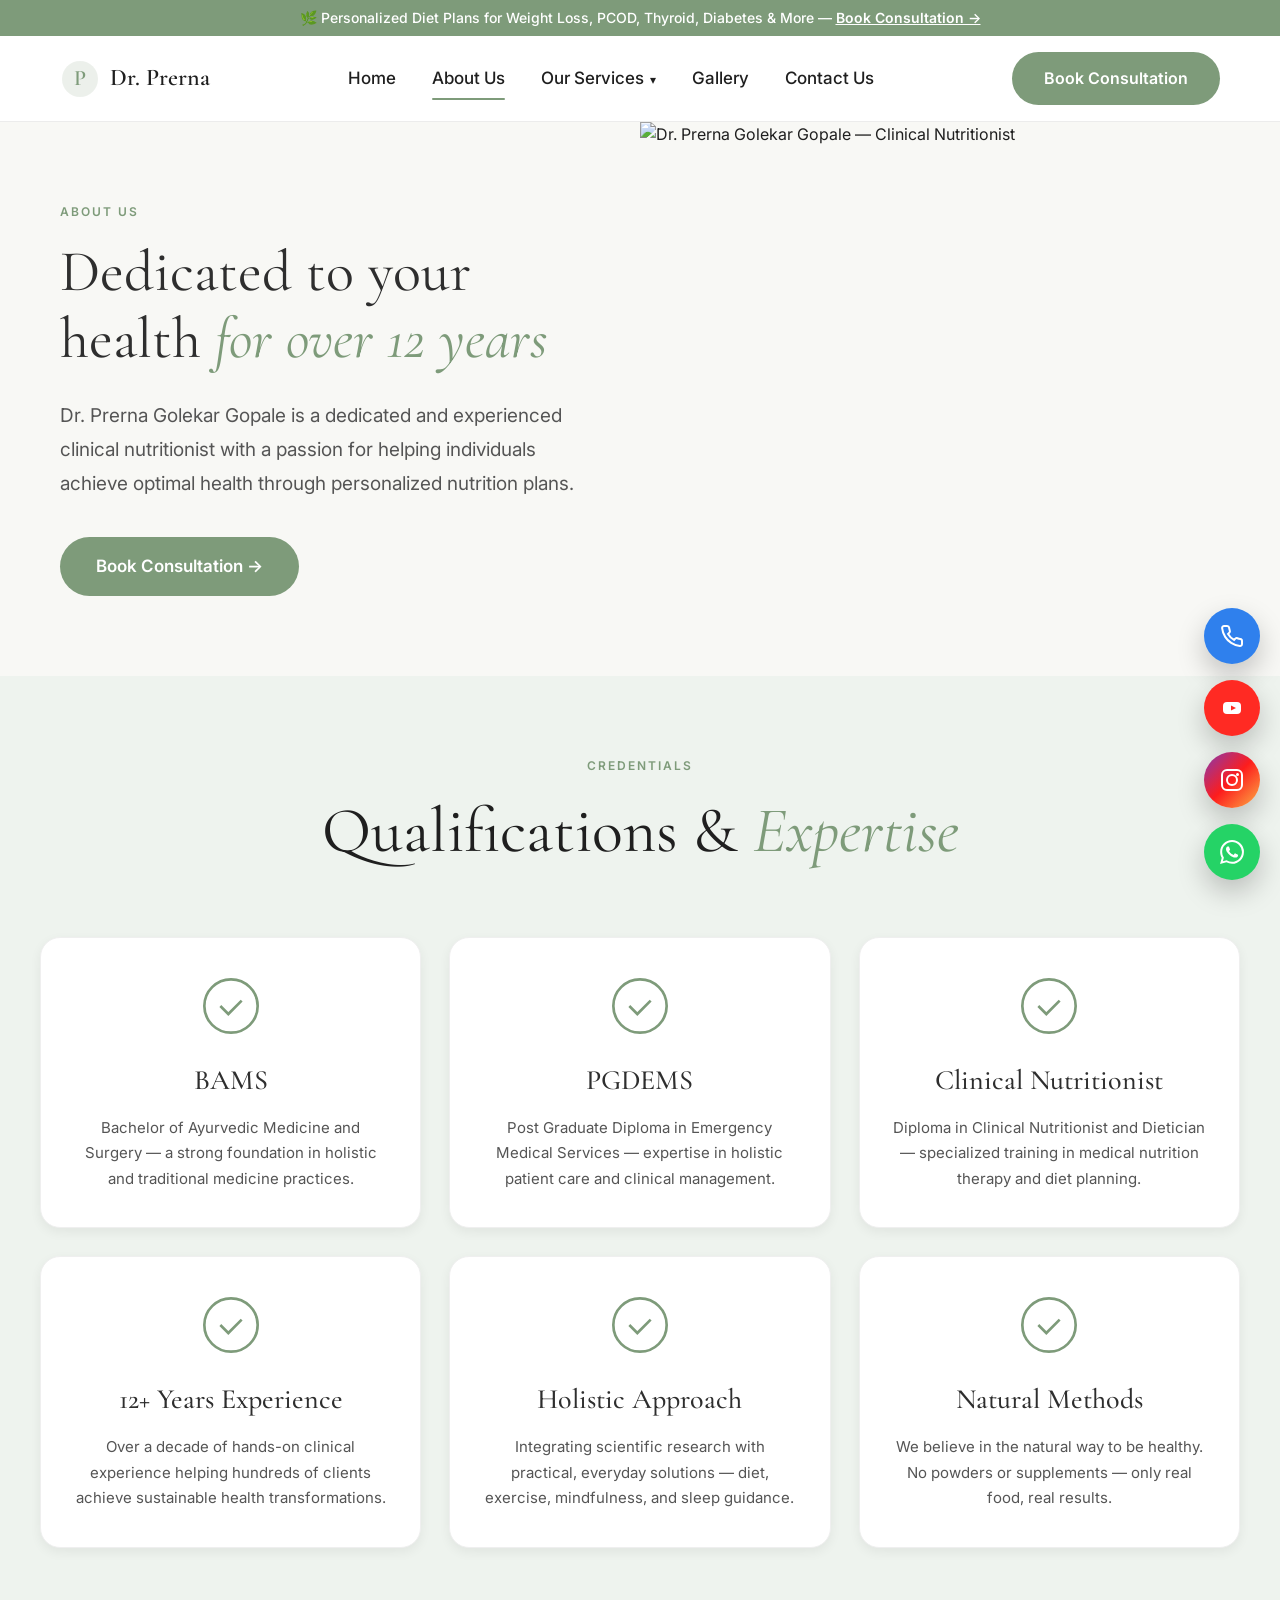
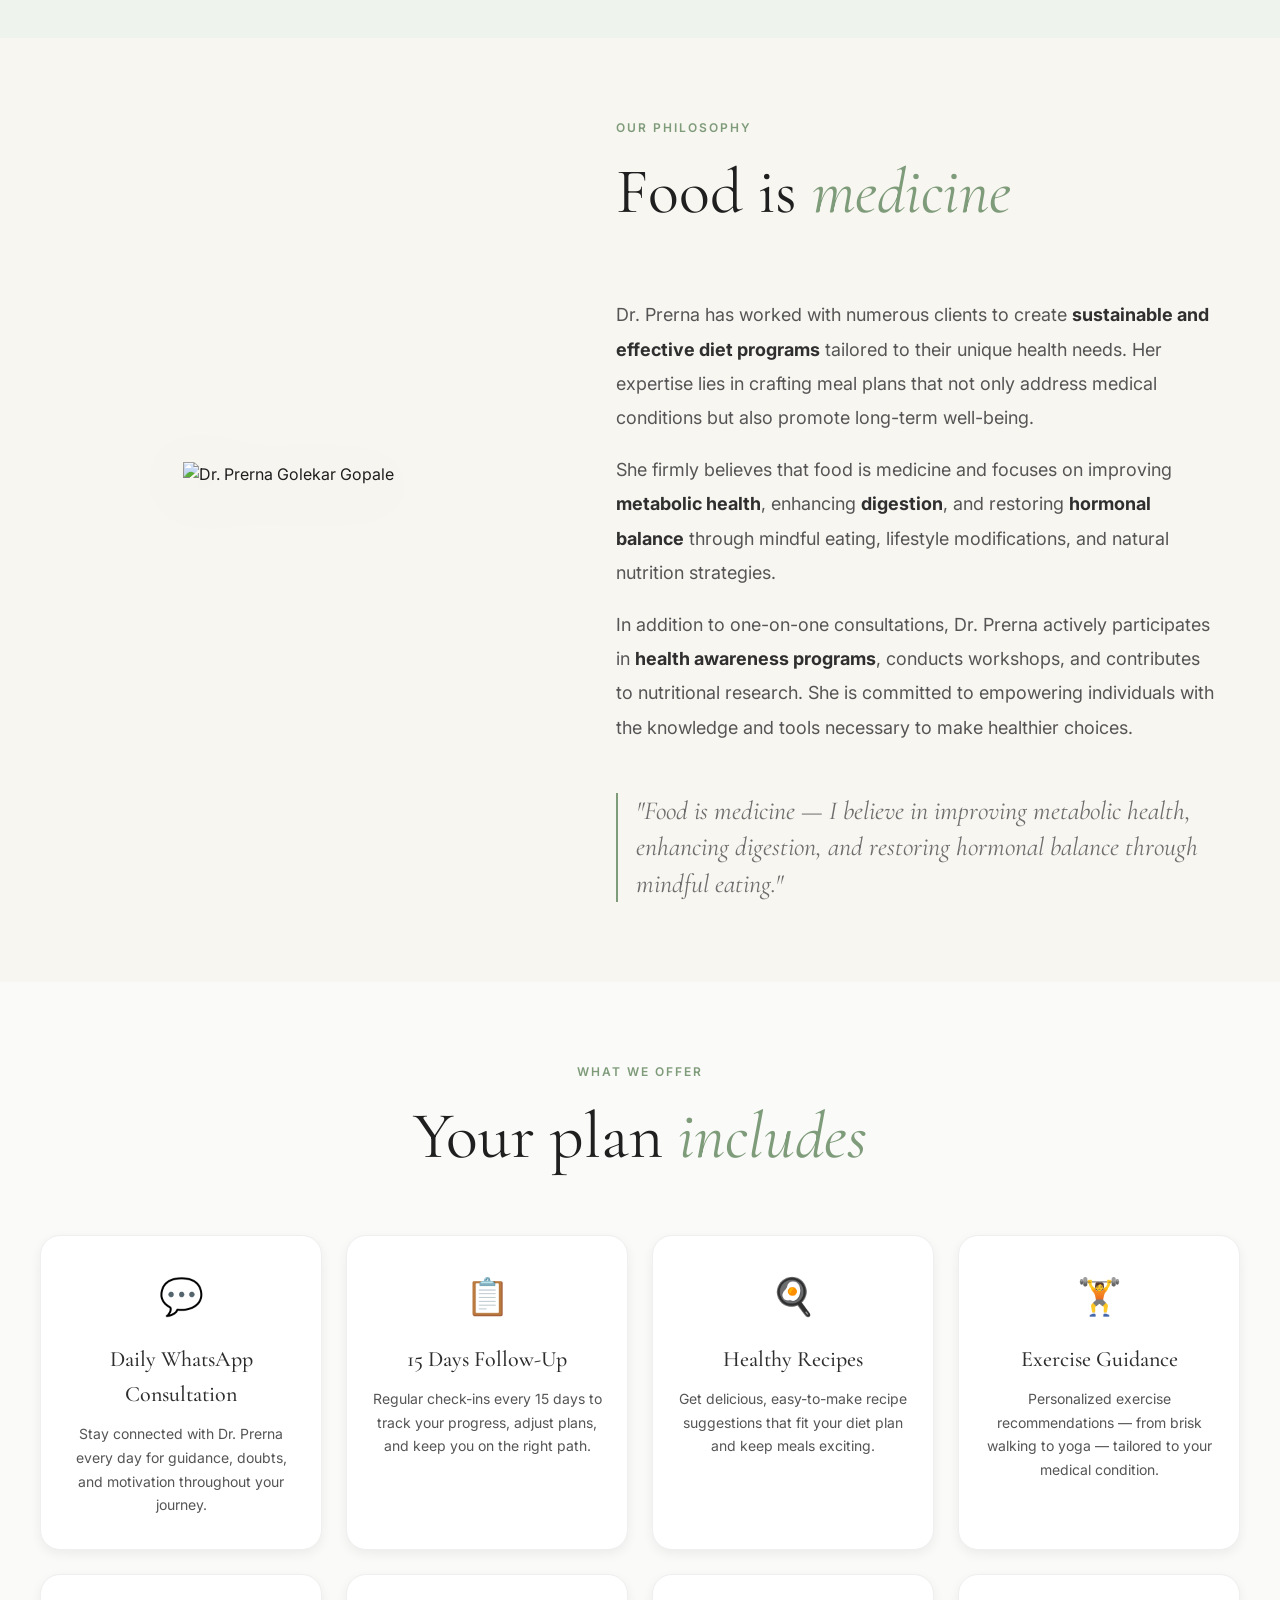
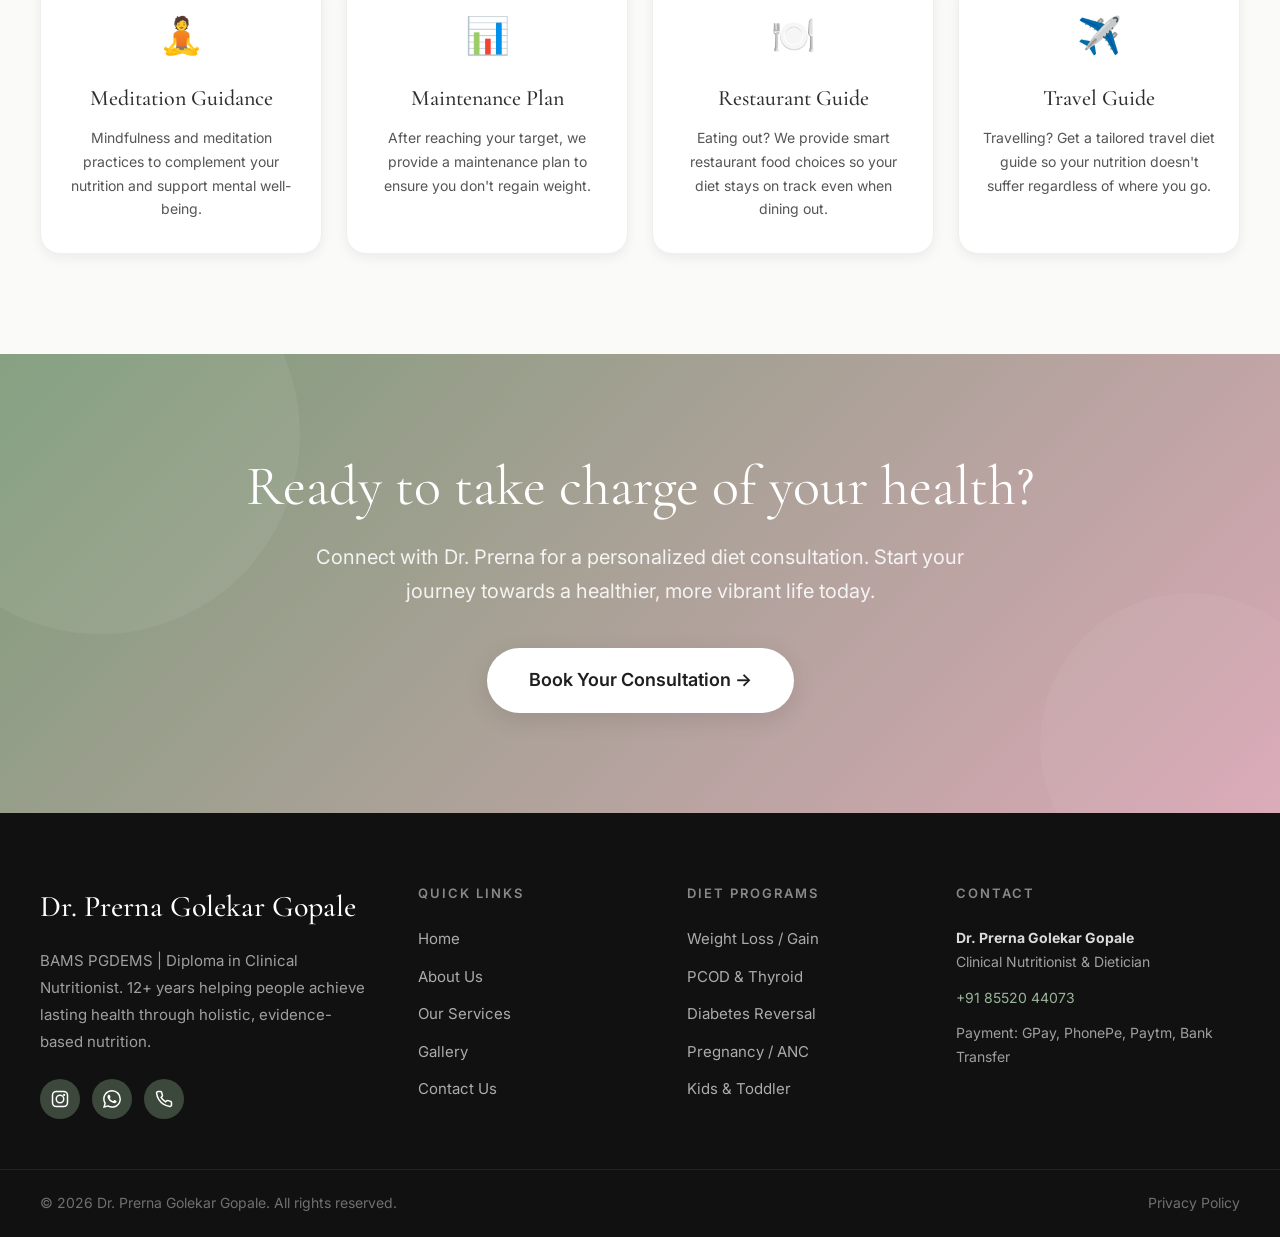
==== about.html @ aa183d01 "Bust cache for CSS/JS to ensure mobile slider fixes load" ====
<!DOCTYPE html>
<html lang="en">
<head>
    <meta charset="UTF-8">
    <meta name="viewport" content="width=device-width, initial-scale=1.0">
    <title>About Us — Dr. Prerna Golekar Gopale | Clinical Nutritionist</title>
    <meta name="description" content="Learn about Dr. Prerna Golekar Gopale — BAMS PGDEMS, Diploma in Clinical Nutritionist with 12+ years of experience in personalized nutrition and holistic wellness.">
    <link rel="preconnect" href="https://fonts.googleapis.com">
    <link rel="preconnect" href="https://fonts.gstatic.com" crossorigin>
    <link href="https://fonts.googleapis.com/css2?family=Cormorant+Garamond:ital,wght@0,300;0,400;0,500;0,600;0,700;1,300;1,400;1,500;1,600;1,700&family=Inter:wght@300;400;500;600;700&display=swap" rel="stylesheet">
    <link rel="stylesheet" href="styles.css?v=20260423-3">
</head>
<body>

<!-- ======================== HEADER ======================== -->
<div class="announcement-bar" id="announcement-bar">
    <p>🌿 Personalized Diet Plans for Weight Loss, PCOD, Thyroid, Diabetes & More — <a href="contact.html">Book Consultation →</a></p>
</div>

<header class="main-navbar" id="main-navbar">
    <div class="navbar-inner">
        <div class="nav-left">
            <a href="index.html" class="nav-logo">
                <svg class="logo-icon" viewBox="0 0 40 40" width="40" height="40">
                    <circle cx="20" cy="20" r="18" fill="#7E9B7A" opacity="0.15"/>
                    <text x="20" y="26" text-anchor="middle" fill="#7E9B7A" font-family="Cormorant Garamond, serif" font-size="22" font-weight="600">P</text>
                </svg>
                <span class="logo-text">Dr. Prerna</span>
            </a>
        </div>
        <nav class="nav-center" id="nav-center">
            <a href="index.html" class="nav-link">Home</a>
            <a href="about.html" class="nav-link active">About Us</a>
            <div class="nav-dropdown">
                <a href="services.html" class="nav-link">Our Services <span class="dropdown-arrow">▾</span></a>
                <div class="dropdown-menu">
                    <a href="services.html#weight-loss">Weight Loss Program</a>
                    <a href="services.html#pcod-thyroid">PCOD / Thyroid Diet</a>
                    <a href="services.html#diabetes">Diabetes Reversal</a>
                    <a href="services.html#pregnancy">Pregnancy / ANC Plans</a>
                    <a href="services.html#kids">Kids & Toddler Diet</a>
                </div>
            </div>
            <a href="gallery.html" class="nav-link">Gallery</a>
            <a href="contact.html" class="nav-link">Contact Us</a>
        </nav>
        <div class="nav-right">
            <a href="contact.html" class="nav-cta">Book Consultation</a>
        </div>
        <button class="hamburger" id="hamburger" aria-label="Toggle navigation">
            <span></span>
            <span></span>
            <span></span>
        </button>
    </div>
    <div class="mobile-menu" id="mobile-menu">
        <a href="index.html" class="mobile-link">Home</a>
        <a href="about.html" class="mobile-link">About Us</a>
        <a href="services.html" class="mobile-link">Our Services</a>
        <a href="gallery.html" class="mobile-link">Gallery</a>
        <a href="contact.html" class="mobile-link">Contact Us</a>
        <a href="contact.html" class="nav-cta mobile-cta">Book Consultation</a>
    </div>
</header>


<!-- ======================== PAGE HERO ======================== -->
<section class="page-hero" id="page-hero">
    <div class="page-hero-inner">
        <div class="page-hero-content">
            <span class="eyebrow">ABOUT US</span>
            <h1 class="page-hero-heading">Dedicated to your health <span class="green italic">for over 12 years</span></h1>
            <p class="page-hero-desc">Dr. Prerna Golekar Gopale is a dedicated and experienced clinical nutritionist with a passion for helping individuals achieve optimal health through personalized nutrition plans.</p>
            <a href="contact.html" class="btn-sage">Book Consultation →</a>
        </div>
        <div class="page-hero-image">
            <img src="images/about-hero.png" alt="Dr. Prerna Golekar Gopale — Clinical Nutritionist" loading="lazy">
        </div>
    </div>
</section>


<!-- ======================== QUALIFICATIONS ======================== -->
<section class="about-qualifications" id="qualifications">
    <div class="container">
        <span class="eyebrow center">CREDENTIALS</span>
        <h2 class="section-heading-lg center">Qualifications & <span class="green italic">Expertise</span></h2>
        
        <div class="qual-grid">
            <div class="qual-card">
                <div class="qual-icon">
                    <svg viewBox="0 0 48 48" fill="none" stroke="#7E9B7A" stroke-width="2"><circle cx="24" cy="24" r="20"/><path d="M16 24l6 6 10-10"/></svg>
                </div>
                <h3>BAMS</h3>
                <p>Bachelor of Ayurvedic Medicine and Surgery — a strong foundation in holistic and traditional medicine practices.</p>
            </div>
            <div class="qual-card">
                <div class="qual-icon">
                    <svg viewBox="0 0 48 48" fill="none" stroke="#7E9B7A" stroke-width="2"><circle cx="24" cy="24" r="20"/><path d="M16 24l6 6 10-10"/></svg>
                </div>
                <h3>PGDEMS</h3>
                <p>Post Graduate Diploma in Emergency Medical Services — expertise in holistic patient care and clinical management.</p>
            </div>
            <div class="qual-card">
                <div class="qual-icon">
                    <svg viewBox="0 0 48 48" fill="none" stroke="#7E9B7A" stroke-width="2"><circle cx="24" cy="24" r="20"/><path d="M16 24l6 6 10-10"/></svg>
                </div>
                <h3>Clinical Nutritionist</h3>
                <p>Diploma in Clinical Nutritionist and Dietician — specialized training in medical nutrition therapy and diet planning.</p>
            </div>
            <div class="qual-card">
                <div class="qual-icon">
                    <svg viewBox="0 0 48 48" fill="none" stroke="#7E9B7A" stroke-width="2"><circle cx="24" cy="24" r="20"/><path d="M16 24l6 6 10-10"/></svg>
                </div>
                <h3>12+ Years Experience</h3>
                <p>Over a decade of hands-on clinical experience helping hundreds of clients achieve sustainable health transformations.</p>
            </div>
            <div class="qual-card">
                <div class="qual-icon">
                    <svg viewBox="0 0 48 48" fill="none" stroke="#7E9B7A" stroke-width="2"><circle cx="24" cy="24" r="20"/><path d="M16 24l6 6 10-10"/></svg>
                </div>
                <h3>Holistic Approach</h3>
                <p>Integrating scientific research with practical, everyday solutions — diet, exercise, mindfulness, and sleep guidance.</p>
            </div>
            <div class="qual-card">
                <div class="qual-icon">
                    <svg viewBox="0 0 48 48" fill="none" stroke="#7E9B7A" stroke-width="2"><circle cx="24" cy="24" r="20"/><path d="M16 24l6 6 10-10"/></svg>
                </div>
                <h3>Natural Methods</h3>
                <p>We believe in the natural way to be healthy. No powders or supplements — only real food, real results.</p>
            </div>
        </div>
    </div>
</section>


<!-- ======================== DR. PRERNA'S STORY ======================== -->
<section class="about-story" id="story">
    <div class="about-story-grid">
        <div class="about-story-image">
            <img src="images/founder.png" alt="Dr. Prerna Golekar Gopale" loading="lazy">
        </div>
        <div class="about-story-content">
            <span class="eyebrow">OUR PHILOSOPHY</span>
            <h2 class="section-heading-lg">Food is <span class="green italic">medicine</span></h2>
            <p class="founder-para">
                Dr. Prerna has worked with numerous clients to create <strong>sustainable and effective diet programs</strong> tailored to their unique health needs. Her expertise lies in crafting meal plans that not only address medical conditions but also promote long-term well-being.
            </p>
            <p class="founder-para">
                She firmly believes that food is medicine and focuses on improving <strong>metabolic health</strong>, enhancing <strong>digestion</strong>, and restoring <strong>hormonal balance</strong> through mindful eating, lifestyle modifications, and natural nutrition strategies.
            </p>
            <p class="founder-para">
                In addition to one-on-one consultations, Dr. Prerna actively participates in <strong>health awareness programs</strong>, conducts workshops, and contributes to nutritional research. She is committed to empowering individuals with the knowledge and tools necessary to make healthier choices.
            </p>
            <blockquote class="founder-quote">
                "Food is medicine — I believe in improving metabolic health, enhancing digestion, and restoring hormonal balance through mindful eating."
            </blockquote>
        </div>
    </div>
</section>


<!-- ======================== WHAT WE OFFER ======================== -->
<section class="about-offers" id="offers">
    <div class="container">
        <span class="eyebrow center">WHAT WE OFFER</span>
        <h2 class="section-heading-xl center">Your plan <span class="green italic">includes</span></h2>

        <div class="offers-grid">
            <div class="offer-card">
                <div class="offer-icon">💬</div>
                <h4>Daily WhatsApp Consultation</h4>
                <p>Stay connected with Dr. Prerna every day for guidance, doubts, and motivation throughout your journey.</p>
            </div>
            <div class="offer-card">
                <div class="offer-icon">📋</div>
                <h4>15 Days Follow-Up</h4>
                <p>Regular check-ins every 15 days to track your progress, adjust plans, and keep you on the right path.</p>
            </div>
            <div class="offer-card">
                <div class="offer-icon">🍳</div>
                <h4>Healthy Recipes</h4>
                <p>Get delicious, easy-to-make recipe suggestions that fit your diet plan and keep meals exciting.</p>
            </div>
            <div class="offer-card">
                <div class="offer-icon">🏋️</div>
                <h4>Exercise Guidance</h4>
                <p>Personalized exercise recommendations — from brisk walking to yoga — tailored to your medical condition.</p>
            </div>
            <div class="offer-card">
                <div class="offer-icon">🧘</div>
                <h4>Meditation Guidance</h4>
                <p>Mindfulness and meditation practices to complement your nutrition and support mental well-being.</p>
            </div>
            <div class="offer-card">
                <div class="offer-icon">📊</div>
                <h4>Maintenance Plan</h4>
                <p>After reaching your target, we provide a maintenance plan to ensure you don't regain weight.</p>
            </div>
            <div class="offer-card">
                <div class="offer-icon">🍽️</div>
                <h4>Restaurant Guide</h4>
                <p>Eating out? We provide smart restaurant food choices so your diet stays on track even when dining out.</p>
            </div>
            <div class="offer-card">
                <div class="offer-icon">✈️</div>
                <h4>Travel Guide</h4>
                <p>Travelling? Get a tailored travel diet guide so your nutrition doesn't suffer regardless of where you go.</p>
            </div>
        </div>
    </div>
</section>


<!-- ======================== CTA SECTION ======================== -->
<section class="cta-section" id="cta">
    <div class="cta-bg-shape cta-shape-1"></div>
    <div class="cta-bg-shape cta-shape-2"></div>
    <div class="container cta-inner">
        <h2 class="cta-heading">Ready to take charge of your health?</h2>
        <p class="cta-sub">Connect with Dr. Prerna for a personalized diet consultation. Start your journey towards a healthier, more vibrant life today.</p>
        <a href="contact.html" class="cta-btn">Book Your Consultation →</a>
    </div>
</section>


<!-- ======================== FOOTER ======================== -->
<footer class="site-footer" id="footer">
    <div class="container footer-grid">
        <div class="footer-col footer-brand">
            <h3 class="footer-brand-name">Dr. Prerna Golekar Gopale</h3>
            <p class="footer-brand-desc">BAMS PGDEMS | Diploma in Clinical Nutritionist. 12+ years helping people achieve lasting health through holistic, evidence-based nutrition.</p>
            <div class="footer-socials">
                <a href="https://www.instagram.com/" target="_blank" class="social-circle" aria-label="Instagram">
                    <svg viewBox="0 0 24 24" width="18" height="18" fill="white"><rect x="2" y="2" width="20" height="20" rx="5" fill="none" stroke="white" stroke-width="2"/><circle cx="12" cy="12" r="5" fill="none" stroke="white" stroke-width="2"/><circle cx="17.5" cy="6.5" r="1.5" fill="white"/></svg>
                </a>
                <a href="https://wa.me/918552044073" target="_blank" class="social-circle" aria-label="WhatsApp">
                    <svg viewBox="0 0 24 24" width="18" height="18" fill="white"><path d="M17.472 14.382c-.297-.149-1.758-.867-2.03-.967-.273-.099-.471-.148-.67.15-.197.297-.767.966-.94 1.164-.173.199-.347.223-.644.075-.297-.15-1.255-.463-2.39-1.475-.883-.788-1.48-1.761-1.653-2.059-.173-.297-.018-.458.13-.606.134-.133.298-.347.446-.52.149-.174.198-.298.298-.497.099-.198.05-.371-.025-.52-.075-.149-.669-1.612-.916-2.207-.242-.579-.487-.5-.669-.51-.173-.008-.371-.01-.57-.01-.198 0-.52.074-.792.372-.272.297-1.04 1.016-1.04 2.479 0 1.462 1.065 2.875 1.213 3.074.149.198 2.096 3.2 5.077 4.487.709.306 1.262.489 1.694.625.712.227 1.36.195 1.871.118.571-.085 1.758-.719 2.006-1.413.248-.694.248-1.289.173-1.413-.074-.124-.272-.198-.57-.347m-5.421 7.403h-.004a9.87 9.87 0 01-5.031-1.378l-.361-.214-3.741.982.998-3.648-.235-.374a9.86 9.86 0 01-1.51-5.26c.001-5.45 4.436-9.884 9.888-9.884 2.64 0 5.122 1.03 6.988 2.898a9.825 9.825 0 012.893 6.994c-.003 5.45-4.437 9.884-9.885 9.884m8.413-18.297A11.815 11.815 0 0012.05 0C5.495 0 .16 5.335.157 11.892c0 2.096.547 4.142 1.588 5.945L.057 24l6.305-1.654a11.882 11.882 0 005.683 1.448h.005c6.554 0 11.89-5.335 11.893-11.893a11.821 11.821 0 00-3.48-8.413z"/></svg>
                </a>
                <a href="tel:+918552044073" class="social-circle" aria-label="Call">
                    <svg viewBox="0 0 24 24" width="18" height="18" fill="none" stroke="white" stroke-width="2"><path d="M22 16.92v3a2 2 0 01-2.18 2 19.79 19.79 0 01-8.63-3.07 19.5 19.5 0 01-6-6 19.79 19.79 0 01-3.07-8.67A2 2 0 014.11 2h3a2 2 0 012 1.72c.12.96.36 1.9.7 2.81a2 2 0 01-.45 2.11L8.09 9.91a16 16 0 006 6l1.27-1.27a2 2 0 012.11-.45c.91.34 1.85.58 2.81.7A2 2 0 0122 16.92z"/></svg>
                </a>
            </div>
        </div>
        <div class="footer-col">
            <h4 class="footer-col-title">QUICK LINKS</h4>
            <ul class="footer-links">
                <li><a href="index.html">Home</a></li>
                <li><a href="about.html">About Us</a></li>
                <li><a href="services.html">Our Services</a></li>
                <li><a href="gallery.html">Gallery</a></li>
                <li><a href="contact.html">Contact Us</a></li>
            </ul>
        </div>
        <div class="footer-col">
            <h4 class="footer-col-title">DIET PROGRAMS</h4>
            <ul class="footer-links">
                <li><a href="services.html#weight-loss">Weight Loss / Gain</a></li>
                <li><a href="services.html#pcod-thyroid">PCOD & Thyroid</a></li>
                <li><a href="services.html#diabetes">Diabetes Reversal</a></li>
                <li><a href="services.html#pregnancy">Pregnancy / ANC</a></li>
                <li><a href="services.html#kids">Kids & Toddler</a></li>
            </ul>
        </div>
        <div class="footer-col">
            <h4 class="footer-col-title">CONTACT</h4>
            <div class="footer-contact">
                <p><strong>Dr. Prerna Golekar Gopale</strong><br>Clinical Nutritionist & Dietician</p>
                <p><a href="tel:+918552044073">+91 85520 44073</a></p>
                <p>Payment: GPay, PhonePe, Paytm, Bank Transfer</p>
            </div>
        </div>
    </div>
    <div class="footer-bottom">
        <div class="container footer-bottom-inner">
            <span>&copy; 2026 Dr. Prerna Golekar Gopale. All rights reserved.</span>
            <a href="#">Privacy Policy</a>
        </div>
    </div>
</footer>

<div class="floating-contact-buttons" id="floating-contact-buttons">
    <a href="tel:+918857066841" class="fab-btn fab-call" aria-label="Call">
        <svg viewBox="0 0 24 24" width="24" height="24" fill="none" stroke="currentColor" stroke-width="2"><path d="M22 16.92v3a2 2 0 01-2.18 2 19.79 19.79 0 01-8.63-3.07 19.5 19.5 0 01-6-6 19.79 19.79 0 01-3.07-8.67A2 2 0 014.11 2h3a2 2 0 012 1.72c.12.96.36 1.9.7 2.81a2 2 0 01-.45 2.11L8.09 9.91a16 16 0 006 6l1.27-1.27a2 2 0 012.11-.45c.91.34 1.85.58 2.81.7A2 2 0 0122 16.92z"/></svg>
    </a>
    <a href="https://www.youtube.com/" target="_blank" class="fab-btn fab-youtube" aria-label="YouTube">
        <svg viewBox="0 0 24 24" width="24" height="24" fill="none" aria-hidden="true"><rect x="3" y="6" width="18" height="12" rx="4" fill="#fff"/><path d="M11 9.6L16 12L11 14.4V9.6z" fill="#FF2A23"/></svg>
    </a>
    <a href="https://www.instagram.com/" target="_blank" class="fab-btn fab-instagram" aria-label="Instagram">
        <svg viewBox="0 0 24 24" width="24" height="24" fill="none" stroke="currentColor" stroke-width="2"><rect x="2" y="2" width="20" height="20" rx="5"/><circle cx="12" cy="12" r="5"/><circle cx="17.5" cy="6.5" r="1.5" fill="currentColor" stroke="none"/></svg>
    </a>
    <a href="https://wa.me/918857066841" target="_blank" class="fab-btn fab-whatsapp" aria-label="WhatsApp">
        <svg viewBox="0 0 24 24" width="24" height="24" fill="currentColor"><path d="M17.472 14.382c-.297-.149-1.758-.867-2.03-.967-.273-.099-.471-.148-.67.15-.197.297-.767.966-.94 1.164-.173.199-.347.223-.644.075-.297-.15-1.255-.463-2.39-1.475-.883-.788-1.48-1.761-1.653-2.059-.173-.297-.018-.458.13-.606.134-.133.298-.347.446-.52.149-.174.198-.298.298-.497.099-.198.05-.371-.025-.52-.075-.149-.669-1.612-.916-2.207-.242-.579-.487-.5-.669-.51-.173-.008-.371-.01-.57-.01-.198 0-.52.074-.792.372-.272.297-1.04 1.016-1.04 2.479 0 1.462 1.065 2.875 1.213 3.074.149.198 2.096 3.2 5.077 4.487.709.306 1.262.489 1.694.625.712.227 1.36.195 1.871.118.571-.085 1.758-.719 2.006-1.413.248-.694.248-1.289.173-1.413-.074-.124-.272-.198-.57-.347m-5.421 7.403h-.004a9.87 9.87 0 01-5.031-1.378l-.361-.214-3.741.982.998-3.648-.235-.374a9.86 9.86 0 01-1.51-5.26c.001-5.45 4.436-9.884 9.888-9.884 2.64 0 5.122 1.03 6.988 2.898a9.825 9.825 0 012.893 6.994c-.003 5.45-4.437 9.884-9.885 9.884m8.413-18.297A11.815 11.815 0 0012.05 0C5.495 0 .16 5.335.157 11.892c0 2.096.547 4.142 1.588 5.945L.057 24l6.305-1.654a11.882 11.882 0 005.683 1.448h.005c6.554 0 11.89-5.335 11.893-11.893a11.821 11.821 0 00-3.48-8.413z"/></svg>
    </a>
</div>

<script src="script.js?v=20260423-3"></script>
</body>
</html>
---- styles.css ----
/* =============================================
   CSS RESET & BASE
   ============================================= */
*, *::before, *::after {
    margin: 0;
    padding: 0;
    box-sizing: border-box;
}

:root {
    --sage: #7E9B7A;
    --sage-dark: #6A876A;
    --sage-light: #9AB59A;
    --rose-accent: #D9A8B6;
    --rose-soft: #F4E7EA;
    --sage-bg: #EEF3EE;
    --off-white: #F8F8F5;
    --warm-ivory: #F8F6F1;
    --charcoal: #2E2E2E;
    --dark-text: #1F1F1F;
    --body-text: #2F2F2F;
    --muted-text: #555555;
    --light-text: #8B8B8B;
    --border-color: #ECECEC;
    --card-border: #EFEFEF;
    --serif: 'Cormorant Garamond', Georgia, serif;
    --sans: 'Inter', -apple-system, BlinkMacSystemFont, sans-serif;
    --shadow-sm: 0 4px 12px rgba(0,0,0,0.06);
    --shadow-md: 0 12px 28px rgba(0,0,0,0.06);
    --shadow-lg: 0 14px 28px rgba(0,0,0,0.12);
    --transition: 0.3s ease;
}

html {
    scroll-behavior: smooth;
    font-size: 16px;
}

body {
    font-family: var(--sans);
    color: var(--dark-text);
    background: #fff;
    line-height: 1.6;
    -webkit-font-smoothing: antialiased;
    -moz-osx-font-smoothing: grayscale;
    overflow-x: hidden;
}

a { text-decoration: none; color: inherit; transition: color var(--transition); }
img { display: block; max-width: 100%; height: auto; }

.container { max-width: 1280px; margin: 0 auto; padding: 0 40px; }

.green { color: var(--sage); }
.italic { font-style: italic; }
.center { text-align: center; }

.eyebrow {
    display: block;
    font-size: 12px;
    font-weight: 600;
    letter-spacing: 2px;
    text-transform: uppercase;
    color: var(--sage);
    margin-bottom: 18px;
}

.eyebrow.center { text-align: center; }
.eyebrow.light { color: var(--sage-light); }


/* =============================================
   ANNOUNCEMENT BAR
   ============================================= */
.announcement-bar {
    width: 100%;
    background: var(--sage);
    height: 36px;
    display: flex;
    align-items: center;
    justify-content: center;
    z-index: 1001;
}
.announcement-bar p { color: #fff; font-size: 14px; font-weight: 500; text-align: center; }
.announcement-bar a { color: #fff; text-decoration: underline; font-weight: 600; }
.announcement-bar a:hover { opacity: 0.85; }


/* =============================================
   MAIN NAVBAR
   ============================================= */
.main-navbar {
    background: #fff;
    height: 86px;
    border-bottom: 1px solid var(--border-color);
    position: sticky;
    top: 0;
    z-index: 1000;
    transition: box-shadow var(--transition);
}
.main-navbar.scrolled { box-shadow: 0 2px 20px rgba(0,0,0,0.06); }

.navbar-inner {
    max-width: 1400px;
    margin: 0 auto;
    padding: 0 60px;
    height: 100%;
    display: flex;
    align-items: center;
    justify-content: space-between;
    gap: 40px;
}

.nav-left { flex-shrink: 0; }
.nav-logo { display: flex; align-items: center; gap: 10px; }
.logo-text { font-family: var(--serif); font-size: 24px; font-weight: 600; color: var(--dark-text); }

.nav-center { display: flex; align-items: center; gap: 36px; }
.nav-link {
    font-size: 17px; font-weight: 500; color: var(--dark-text);
    position: relative; padding: 6px 0; transition: color var(--transition);
}
.nav-link:hover { color: var(--sage); }
.nav-link.active::after {
    content: ''; position: absolute; bottom: -2px; left: 0; right: 0;
    height: 2px; background: var(--sage); border-radius: 1px;
}

.dropdown-arrow { font-size: 12px; margin-left: 2px; }
.nav-dropdown { position: relative; }

.dropdown-menu {
    position: absolute; top: 100%; left: 50%;
    transform: translateX(-50%) translateY(10px);
    min-width: 220px; background: #fff; border-radius: 12px;
    box-shadow: 0 10px 40px rgba(0,0,0,0.12); padding: 10px 0;
    opacity: 0; visibility: hidden; transition: all var(--transition); z-index: 100;
}
.nav-dropdown:hover .dropdown-menu {
    opacity: 1; visibility: visible; transform: translateX(-50%) translateY(0);
}
.dropdown-menu a {
    display: block; padding: 10px 22px; font-size: 15px;
    color: var(--dark-text); transition: all var(--transition);
}
.dropdown-menu a:hover { background: var(--sage-bg); color: var(--sage); }

.nav-right { flex-shrink: 0; }
.nav-cta {
    display: inline-block; background: var(--sage); color: #fff !important;
    padding: 14px 32px; border-radius: 999px; font-size: 16px; font-weight: 600;
    transition: all var(--transition);
}
.nav-cta:hover {
    background: var(--sage-dark); transform: translateY(-1px);
    box-shadow: 0 4px 16px rgba(126,155,122,0.3);
}

/* Hamburger */
.hamburger {
    display: none; flex-direction: column; gap: 5px;
    background: none; border: none; cursor: pointer; padding: 6px; z-index: 1010;
}
.hamburger span {
    display: block; width: 26px; height: 2.5px; background: var(--dark-text);
    border-radius: 2px; transition: all var(--transition);
}
.hamburger.active span:nth-child(1) { transform: rotate(45deg) translate(5px, 5px); }
.hamburger.active span:nth-child(2) { opacity: 0; }
.hamburger.active span:nth-child(3) { transform: rotate(-45deg) translate(5px, -5px); }

.mobile-menu {
    display: none; flex-direction: column; padding: 20px 30px 30px;
    background: #fff; border-top: 1px solid var(--border-color);
}
.mobile-menu.open { display: flex; }
.mobile-link {
    padding: 14px 0; font-size: 17px; font-weight: 500;
    color: var(--dark-text); border-bottom: 1px solid #f0f0f0;
}
.mobile-cta { margin-top: 16px; text-align: center; }


/* =============================================
   HERO SECTION
   ============================================= */
.hero-section {
    background: linear-gradient(180deg, var(--off-white) 0%, var(--rose-soft) 100%);
    padding: 40px 0 50px;
    overflow: hidden;
}
.hero-container {
    max-width: 1280px;
    margin: 0 auto;
    padding: 0 40px;
    text-align: center;
}

/* Hero heading row with IG + WA buttons */
.hero-heading-row {
    display: flex;
    align-items: center;
    justify-content: center;
    gap: 34px;
    margin-bottom: 40px;
}

.hero-social-btn {
    display: flex;
    align-items: center;
    justify-content: center;
    width: 60px;
    height: 60px;
    border-radius: 50%;
    flex-shrink: 0;
    box-shadow: 0 10px 24px rgba(0,0,0,0.18);
    transition: transform 0.25s ease, box-shadow 0.25s ease;
    animation: heroSocialFloat 3.4s ease-in-out infinite;
}

.hero-heading-row .hero-social-btn:nth-child(1) { animation-delay: 0s; }
.hero-heading-row .hero-social-btn:nth-child(3) { animation-delay: 1.1s; }

.hero-ig-btn {
    background: linear-gradient(135deg, #f09433, #e6683c, #dc2743, #cc2366, #bc1888);
    color: #fff;
}
.hero-ig-btn:hover,
.hero-ig-btn:focus-visible {
    transform: translateY(-2px) scale(1.1);
    box-shadow:
        0 0 0 2px rgba(255,255,255,0.35),
        0 0 18px rgba(240, 132, 58, 0.95),
        0 0 34px rgba(220, 39, 67, 0.75),
        0 0 52px rgba(188, 24, 136, 0.55),
        0 10px 24px rgba(0,0,0,0.18);
    filter: saturate(1.15) brightness(1.08);
}
.hero-ig-btn:active {
    transform: translateY(0) scale(0.98);
    box-shadow:
        0 0 0 2px rgba(255,255,255,0.2),
        0 0 22px rgba(220, 39, 67, 0.95),
        0 0 40px rgba(188, 24, 136, 0.7);
}

.hero-wa-btn {
    background: #25D366;
    color: #fff;
}
.hero-wa-btn:hover,
.hero-wa-btn:focus-visible {
    transform: translateY(-2px) scale(1.1);
    box-shadow:
        0 0 0 2px rgba(255,255,255,0.28),
        0 0 18px rgba(37, 211, 102, 0.95),
        0 0 34px rgba(18, 184, 98, 0.72),
        0 0 52px rgba(6, 182, 108, 0.5),
        0 10px 24px rgba(0,0,0,0.18);
    filter: saturate(1.15) brightness(1.08);
}
.hero-wa-btn:active {
    transform: translateY(0) scale(0.98);
    box-shadow:
        0 0 0 2px rgba(255,255,255,0.2),
        0 0 22px rgba(37, 211, 102, 0.95),
        0 0 40px rgba(18, 184, 98, 0.7);
}

@keyframes heroSocialFloat {
    0%, 100% { transform: translateY(0); }
    50% { transform: translateY(-4px); }
}

.hero-heading {
    font-family: var(--serif);
    font-size: 40px;
    font-weight: 600;
    color: var(--dark-text);
    line-height: 1.2;
    max-width: 780px;
}

/* COLLAGE — 7 images now */
.hero-collage {
    position: relative;
    width: 100%;
    max-width: 960px;
    height: 580px;
    margin: 0 auto 40px;
}

.collage-card {
    position: absolute;
    border-radius: 24px;
    overflow: hidden;
    box-shadow: var(--shadow-lg);
}
.collage-card img { width: 100%; height: 100%; object-fit: cover; }

.card-center {
    width: 340px; height: 460px;
    left: 50%; top: 50%;
    transform: translate(-50%, -50%);
    border-radius: 28px; z-index: 3;
}

.card-left-top {
    width: 210px; height: 200px;
    left: 4%; top: 0;
    z-index: 2;
}
.card-left-center {
    width: 200px; height: 180px;
    left: 0%; top: 50%;
    transform: translateY(-50%);
    z-index: 2;
}
.card-left-bottom {
    width: 190px; height: 180px;
    left: 2%; bottom: 0;
    z-index: 2;
}
.card-right-top {
    width: 210px; height: 200px;
    right: 4%; top: 0;
    z-index: 2;
}
.card-right-center {
    width: 200px; height: 180px;
    right: 0%; top: 50%;
    transform: translateY(-50%);
    z-index: 2;
}
.card-right-bottom {
    width: 210px; height: 145px;
    right: 6%; bottom: 5px;
    z-index: 2;
}

@keyframes float1 { 0%, 100% { transform: translateY(0); } 50% { transform: translateY(-10px); } }
@keyframes float2 { 0%, 100% { transform: translateY(0); } 50% { transform: translateY(-8px); } }
@keyframes float3 {
    0%, 100% { transform: translateY(-50%); }
    50% { transform: translateY(calc(-50% - 10px)); }
}
.float-anim-1 { animation: float1 6s ease-in-out infinite; }
.float-anim-2 { animation: float2 7s ease-in-out infinite; }
.float-anim-3 { animation: float3 5s ease-in-out infinite; }

.hero-cta-wrap { text-align: center; }
.hero-cta-btn {
    display: inline-block; background: var(--sage); color: #fff;
    padding: 18px 40px; border-radius: 999px; font-size: 18px; font-weight: 600;
    transition: all var(--transition); box-shadow: 0 0 25px rgba(126,155,122,0.35);
}
.hero-cta-btn:hover { background: var(--sage-dark); transform: scale(1.03); }

@keyframes fadeInUp {
    from { opacity: 0; transform: translateY(30px); }
    to { opacity: 1; transform: translateY(0); }
}
.fade-in-up { opacity: 0; animation: fadeInUp 0.8s ease forwards; }
.fade-in-up:nth-child(2) { animation-delay: 0.3s; }


/* =============================================
   SOCIAL PROOF SECTION
   ============================================= */
.social-proof-section { background: var(--sage-bg); padding: 50px 0 40px; }
.stats-grid { display: grid; grid-template-columns: repeat(4, 1fr); gap: 20px; margin-bottom: 40px; }
.stat-block { text-align: center; }
.stat-number { font-family: var(--serif); font-size: 62px; font-weight: 700; color: var(--sage); line-height: 1; }
.stat-suffix { font-family: var(--serif); font-size: 42px; font-weight: 700; color: var(--sage); }
.stat-label { display: block; font-size: 13px; font-weight: 700; text-transform: uppercase; letter-spacing: 0.6px; color: var(--dark-text); margin-top: 6px; }

.media-heading {
    font-family: var(--serif); font-size: 26px; font-weight: 600;
    color: var(--dark-text); text-align: center; margin-top: 30px; margin-bottom: 26px;
}
.media-logos { display: flex; justify-content: center; flex-wrap: wrap; gap: 14px; margin-bottom: 40px; }
.logo-card {
    width: 120px; height: 78px; background: #fff; border-radius: 10px;
    border: 1px solid var(--card-border); display: flex; align-items: center;
    justify-content: center; font-size: 11px; font-weight: 600; color: var(--light-text);
    text-align: center; padding: 6px; transition: all var(--transition);
}
.logo-card:hover { box-shadow: var(--shadow-sm); transform: translateY(-2px); }


/* =============================================
   WHAT YOU GET SECTION
   ============================================= */
.what-you-get-section { background: #F7F7F5; position: relative; overflow: hidden; }
.decorative-shape {
    position: absolute; top: -80px; right: -80px; width: 300px; height: 300px;
    background: rgba(126,155,122,0.06); border-radius: 50%; pointer-events: none;
}
.wyg-grid { display: grid; grid-template-columns: 55% 45%; min-height: 520px; }
.wyg-image { overflow: hidden; }
.wyg-image img { width: 100%; height: 100%; object-fit: cover; transition: transform 0.8s ease; }
.wyg-image:hover img { transform: scale(1.03); }
.wyg-content { padding: 70px 55px; display: flex; flex-direction: column; justify-content: center; }

.section-heading {
    font-family: var(--serif); font-size: 56px; font-weight: 400;
    color: #2E2E2E; margin-bottom: 40px; line-height: 1.1;
}
.benefit-list { list-style: none; margin-bottom: 36px; }
.benefit-item {
    display: flex; align-items: center; gap: 16px; height: 56px;
    border-bottom: 1px solid #E8E8E8; font-size: 17px; color: var(--body-text);
}
.benefit-item:last-child { border-bottom: none; }
.check-icon { width: 28px; height: 28px; flex-shrink: 0; }
.check-icon svg { width: 100%; height: 100%; }

.btn-sage {
    display: inline-block; background: var(--sage); color: #fff;
    padding: 16px 36px; border-radius: 999px; font-size: 17px; font-weight: 600;
    transition: all var(--transition); align-self: flex-start;
}
.btn-sage:hover {
    background: var(--sage-dark); transform: scale(1.03);
    box-shadow: 0 4px 16px rgba(126,155,122,0.3);
}


/* =============================================
   HOW IT WORKS SECTION
   ============================================= */
.how-it-works-section { background: var(--sage-bg); padding: 70px 0 90px; }
.section-heading-lg {
    font-family: var(--serif); font-size: 64px; font-weight: 400;
    color: #1F1F1F; line-height: 1.15; margin-bottom: 70px;
}
.section-heading-lg.center { text-align: center; }

.timeline {
    display: flex; justify-content: space-between; align-items: flex-start;
    position: relative; padding: 0 20px;
}
.timeline-line {
    position: absolute; top: 30px; left: 60px; right: 60px;
    height: 2px; background: #D8E2D8; z-index: 1;
}
.timeline-step {
    display: flex; flex-direction: column; align-items: center;
    text-align: center; max-width: 190px; position: relative; z-index: 2;
}
.step-circle {
    width: 60px; height: 60px; border-radius: 50%; background: #fff;
    border: 1px solid #AFC3AF; display: flex; align-items: center; justify-content: center;
    font-family: var(--serif); font-size: 22px; font-weight: 600; color: var(--sage);
    margin-bottom: 18px; box-shadow: 0 4px 12px rgba(0,0,0,0.06);
}
.step-title { font-size: 15px; font-weight: 600; color: #333; margin-bottom: 8px; line-height: 1.3; }
.step-desc { font-size: 13px; color: #8A8A8A; line-height: 1.5; }


/* =============================================
   FOUNDER SECTION
   ============================================= */
.founder-section { background: var(--warm-ivory); overflow: hidden; }
.founder-grid {
    display: grid; grid-template-columns: 55% 45%; min-height: 560px;
    max-width: 1280px; margin: 0 auto;
}
.founder-content { padding: 80px 40px 80px 60px; display: flex; flex-direction: column; justify-content: center; }
.founder-para { font-size: 18px; color: var(--muted-text); line-height: 1.9; max-width: 620px; margin-bottom: 18px; }
.founder-para strong { color: var(--body-text); }
.founder-quote {
    font-family: var(--serif); font-size: 26px; font-style: italic;
    color: #6E6E6E; border-left: 2px solid var(--sage); padding-left: 18px;
    margin-top: 30px; line-height: 1.4;
}
.founder-image { display: flex; align-items: flex-end; justify-content: center; padding-top: 30px; position: relative; }
.founder-image img { height: 520px; width: auto; object-fit: contain; filter: drop-shadow(0 10px 30px rgba(0,0,0,0.1)); }


/* =============================================
   OUR PROGRAMS SECTION
   ============================================= */
.programs-section { background: #FAFAF8; padding: 70px 0 90px; }
.section-heading-xl {
    font-family: var(--serif); font-size: 66px; font-weight: 400;
    color: #1F1F1F; margin-top: 18px; margin-bottom: 60px; line-height: 1.15;
}
.section-heading-xl.center { text-align: center; }

.programs-grid { display: grid; grid-template-columns: repeat(3, 1fr); gap: 32px; }
.program-card {
    background: #fff; border-radius: 26px; border: 1px solid var(--card-border);
    box-shadow: var(--shadow-md); overflow: hidden; transition: all var(--transition);
}
.program-card:hover { transform: translateY(-8px); box-shadow: 0 20px 40px rgba(0,0,0,0.1); }
.card-image { height: 250px; overflow: hidden; }
.card-image img { width: 100%; height: 100%; object-fit: cover; transition: transform 0.5s ease; }
.program-card:hover .card-image img { transform: scale(1.05); }
.card-body { padding: 28px; }
.card-title { font-family: var(--serif); font-size: 32px; font-weight: 400; color: #1F1F1F; margin-bottom: 14px; }
.card-desc { font-size: 17px; color: var(--muted-text); line-height: 1.8; margin-bottom: 22px; min-height: 80px; }
.card-cta { font-size: 16px; font-weight: 600; color: var(--sage); transition: color var(--transition); }
.card-cta:hover { color: var(--sage-dark); }


/* =============================================
   HOME DIET PROGRAMS GRID (with SVG icons)
   ============================================= */
.home-diet-programs {
    background: linear-gradient(180deg, var(--sage-bg) 0%, #f4f7f4 100%);
    padding: 80px 0 100px;
}

.diet-programs-grid {
    display: grid;
    grid-template-columns: repeat(4, 1fr);
    gap: 20px;
}

.diet-program-card {
    display: flex;
    flex-direction: column;
    align-items: center;
    background: #fff;
    border-radius: 16px;
    padding: 28px 20px;
    text-align: center;
    border: 1px solid var(--card-border);
    box-shadow: var(--shadow-sm);
    transition: all var(--transition);
    cursor: pointer;
    text-decoration: none;
    color: inherit;
}

.diet-program-card:hover {
    transform: translateY(-5px);
    box-shadow: var(--shadow-lg);
    border-color: rgba(126,155,122,0.3);
}

.diet-program-icon-svg {
    width: 52px;
    height: 52px;
    margin-bottom: 14px;
    display: flex;
    align-items: center;
    justify-content: center;
}

.diet-program-icon-svg svg {
    width: 100%;
    height: 100%;
}

.diet-program-card h4 {
    font-family: var(--serif);
    font-size: 20px;
    font-weight: 500;
    color: #2E2E2E;
}


/* =============================================
   TESTIMONIALS SECTION
   ============================================= */
.testimonials-section {
    background: linear-gradient(180deg, var(--off-white) 0%, #f9f6f4 100%);
    padding: 120px 0;
    color: var(--dark-text);
}

.testimonials-label {
    color: var(--sage);
    letter-spacing: 2.8px;
    margin-bottom: 22px;
}

.testimonials-heading {
    color: var(--dark-text);
    font-size: clamp(42px, 6vw, 78px);
    margin-bottom: 22px;
}

.stories-highlight {
    color: var(--sage);
    font-style: italic;
}

.testimonials-subtitle {
    max-width: 760px;
    margin: 0 auto;
    text-align: center;
    color: var(--muted-text);
    font-size: 19px;
    line-height: 1.8;
}

.testimonial-carousel-shell {
    margin-top: 54px;
    position: relative;
    padding: 0 58px;
}

.testimonial-nav {
    position: absolute;
    top: 50%;
    transform: translateY(-50%);
    width: 44px;
    height: 44px;
    border-radius: 50%;
    border: 1px solid rgba(126,155,122,0.24);
    background: rgba(255,255,255,0.72);
    color: var(--dark-text);
    display: flex;
    align-items: center;
    justify-content: center;
    cursor: pointer;
    backdrop-filter: blur(4px);
    transition: all var(--transition);
}

.testimonial-nav:hover {
    background: #fff;
    border-color: rgba(126,155,122,0.55);
    box-shadow: 0 0 0 1px rgba(126,155,122,0.18), 0 10px 22px rgba(0,0,0,0.08);
}

.testimonial-nav-left { left: 0; }
.testimonial-nav-right { right: 0; }

.review-cards-row {
    display: grid;
    grid-template-columns: repeat(3, minmax(0, 1fr));
    gap: 24px;
}

.review-card {
    background: #fff;
    border-radius: 20px;
    padding: 24px;
    box-shadow: 0 14px 38px rgba(0,0,0,0.08);
    color: #2E2E2E;
    min-height: 252px;
}

.review-header {
    display: flex;
    align-items: center;
    gap: 12px;
}

.review-avatar {
    width: 46px;
    height: 46px;
    border-radius: 50%;
    display: flex;
    align-items: center;
    justify-content: center;
    color: #fff;
    font-size: 14px;
    font-weight: 700;
    letter-spacing: 0.5px;
    flex-shrink: 0;
}

.review-meta {
    display: flex;
    flex-direction: column;
    gap: 2px;
}

.review-meta strong {
    font-size: 15px;
    color: #202020;
    line-height: 1.2;
}

.review-time {
    font-size: 12px;
    color: #7A7A7A;
}

.google-icon {
    margin-left: auto;
    flex-shrink: 0;
}

.review-stars {
    margin: 14px 0 12px;
    font-size: 17px;
    letter-spacing: 2px;
    color: #D4A840;
}

.review-text {
    font-size: 14px;
    line-height: 1.75;
    color: #4C4C4C;
    margin-bottom: 10px;
}

.review-read-more {
    font-size: 13px;
    font-weight: 600;
    color: var(--sage-dark);
}

.review-read-more:hover {
    color: var(--sage);
}

.video-testimonials-wrap {
    margin-top: 68px;
    display: flex;
    flex-direction: column;
    gap: 24px;
}

.video-testimonials-row {
    display: grid;
    gap: 22px;
}

.video-testimonials-top {
    grid-template-columns: repeat(3, minmax(0, 1fr));
}

.video-testimonials-bottom {
    grid-template-columns: repeat(2, minmax(0, 1fr));
    max-width: 66%;
    margin: 0 auto;
}

.video-card {
    border-radius: 18px;
    overflow: hidden;
    box-shadow: 0 16px 34px rgba(0,0,0,0.34);
}

.video-thumbnail {
    position: relative;
    height: 220px;
}

.video-thumbnail img {
    width: 100%;
    height: 100%;
    object-fit: cover;
}

.video-thumbnail::after {
    content: '';
    position: absolute;
    inset: 0;
    background: linear-gradient(to bottom, rgba(0,0,0,0.62) 0%, rgba(0,0,0,0.12) 45%, rgba(0,0,0,0.54) 100%);
}

.video-title,
.video-channel,
.video-play-overlay {
    position: absolute;
    z-index: 2;
}

.video-title {
    top: 14px;
    left: 14px;
    right: 14px;
    color: #fff;
    font-size: 16px;
    line-height: 1.35;
    font-weight: 600;
}

.video-channel {
    left: 14px;
    bottom: 12px;
    color: rgba(255,255,255,0.9);
    font-size: 12px;
    font-weight: 500;
    letter-spacing: 0.2px;
}

.video-play-overlay {
    inset: 0;
    display: flex;
    align-items: center;
    justify-content: center;
}

.yt-play-btn {
    width: 72px;
    height: 72px;
    border-radius: 50%;
    background: #FF2424;
    display: flex;
    align-items: center;
    justify-content: center;
    box-shadow: 0 10px 22px rgba(255,36,36,0.35);
}

.yt-play-triangle {
    width: 0;
    height: 0;
    border-top: 12px solid transparent;
    border-bottom: 12px solid transparent;
    border-left: 20px solid #fff;
    margin-left: 5px;
}


/* =============================================
   CTA SECTION
   ============================================= */
.cta-section { background: linear-gradient(135deg, var(--sage), var(--rose-accent)); padding: 100px 0; position: relative; overflow: hidden; }
.cta-bg-shape { position: absolute; border-radius: 50%; pointer-events: none; }
.cta-shape-1 { width: 400px; height: 400px; background: rgba(255,255,255,0.06); top: -120px; left: -100px; }
.cta-shape-2 { width: 300px; height: 300px; background: rgba(255,255,255,0.04); bottom: -80px; right: -60px; }
.cta-inner { text-align: center; position: relative; z-index: 2; }
.cta-heading { font-family: var(--serif); font-size: 56px; font-weight: 400; color: #fff; margin-bottom: 22px; line-height: 1.15; }
.cta-sub { font-size: 20px; color: rgba(255,255,255,0.88); max-width: 680px; margin: 0 auto 40px; line-height: 1.7; }
.cta-btn {
    display: inline-block; background: #fff; color: var(--dark-text);
    padding: 18px 42px; border-radius: 999px; font-size: 18px; font-weight: 600;
    transition: all var(--transition); box-shadow: 0 6px 24px rgba(0,0,0,0.1);
}
.cta-btn:hover { background: var(--rose-soft); transform: scale(1.03); box-shadow: 0 8px 32px rgba(0,0,0,0.12); }


/* =============================================
   FOOTER
   ============================================= */
.site-footer { background: #111; padding: 70px 0 0; color: rgba(255,255,255,0.75); }
.footer-grid {
    display: grid; grid-template-columns: 1.5fr 1fr 1fr 1.3fr;
    gap: 50px; padding-bottom: 50px;
}
.footer-brand-name {
    font-family: var(--serif); font-size: 30px; font-weight: 500;
    color: #fff; margin-bottom: 16px;
}
.footer-brand-desc { font-size: 15px; line-height: 1.8; color: rgba(255,255,255,0.6); margin-bottom: 24px; }
.footer-socials { display: flex; gap: 12px; }
.social-circle {
    width: 40px; height: 40px; border-radius: 50%; background: rgba(126,155,122,0.4);
    display: flex; align-items: center; justify-content: center; transition: all var(--transition);
}
.social-circle:hover { background: var(--sage); transform: translateY(-2px); }

.footer-col-title {
    font-size: 13px; font-weight: 600; letter-spacing: 2px;
    text-transform: uppercase; color: rgba(255,255,255,0.5); margin-bottom: 22px;
}
.footer-links { list-style: none; }
.footer-links li { margin-bottom: 12px; }
.footer-links a { font-size: 15px; color: rgba(255,255,255,0.65); transition: color var(--transition); }
.footer-links a:hover { color: var(--sage-light); }

.footer-contact p { font-size: 14px; line-height: 1.7; margin-bottom: 12px; color: rgba(255,255,255,0.6); }
.footer-contact a { color: var(--sage-light); }
.footer-contact a:hover { color: #fff; }
.footer-contact strong { color: rgba(255,255,255,0.85); }

.footer-bottom { border-top: 1px solid rgba(255,255,255,0.08); padding: 22px 0; }
.footer-bottom-inner {
    display: flex; justify-content: space-between; align-items: center;
    font-size: 14px; color: rgba(255,255,255,0.4);
}
.footer-bottom-inner a { color: rgba(255,255,255,0.4); }
.footer-bottom-inner a:hover { color: var(--sage-light); }


/* =============================================
   FLOATING CONTACT BUTTONS
   ============================================= */
.floating-contact-buttons {
    position: fixed;
    right: 20px;
    bottom: 20px;
    display: flex;
    flex-direction: column;
    gap: 16px;
    z-index: 2500;
    opacity: 0;
    transform: translateY(14px);
    pointer-events: none;
    transition: opacity 0.32s ease, transform 0.32s ease;
}

.floating-contact-buttons.visible {
    opacity: 1;
    transform: translateY(0);
    pointer-events: auto;
}

.fab-btn {
    width: 56px;
    height: 56px;
    border-radius: 50%;
    display: inline-flex;
    align-items: center;
    justify-content: center;
    color: #fff;
    box-shadow: 0 12px 28px rgba(0,0,0,0.22);
    transition: transform 0.2s ease, box-shadow 0.2s ease, filter 0.2s ease;
    animation: fabFloat 3.4s ease-in-out infinite;
}

.fab-btn:hover {
    transform: scale(1.08);
    box-shadow: 0 18px 34px rgba(0,0,0,0.28);
    filter: brightness(1.04);
}

.fab-btn:active {
    transform: scale(0.95);
}

.fab-call { background: #2F80ED; }
.fab-youtube { background: #FF2A23; }
.fab-instagram { background: linear-gradient(135deg, #833AB4, #FD1D1D, #FCB045); }
.fab-whatsapp { background: #25D366; }

@keyframes fabFloat {
    0%, 100% { transform: translateY(0); }
    50% { transform: translateY(-2px); }
}


/* =============================================
   SCROLL ANIMATIONS
   ============================================= */
.reveal {
    opacity: 0; transform: translateY(40px);
    transition: opacity 0.7s ease, transform 0.7s ease;
}
.reveal.visible { opacity: 1; transform: translateY(0); }
.reveal-left {
    opacity: 0; transform: translateX(-40px);
    transition: opacity 0.7s ease, transform 0.7s ease;
}
.reveal-left.visible { opacity: 1; transform: translateX(0); }


/* =============================================
   PAGE HERO — Inner Pages
   ============================================= */
.page-hero { background: var(--off-white); overflow: hidden; }
.page-hero-inner {
    display: grid; grid-template-columns: 1fr 1fr;
    max-width: 1400px; margin: 0 auto; min-height: 520px;
}
.page-hero-content {
    padding: 80px 40px 80px 60px; display: flex; flex-direction: column; justify-content: center;
}
.page-hero-heading {
    font-family: var(--serif); font-size: 58px; font-weight: 400;
    color: #2E2E2E; line-height: 1.15; margin-bottom: 26px;
}
.page-hero-desc { font-size: 19px; color: var(--muted-text); line-height: 1.8; max-width: 540px; margin-bottom: 36px; }
.page-hero-image {
    display: flex; align-items: center; justify-content: center;
    overflow: hidden; position: relative;
}
.page-hero-image img { width: 100%; height: 100%; object-fit: cover; transition: transform 0.8s ease; }
.page-hero-image:hover img { transform: scale(1.03); }


/* =============================================
   ABOUT PAGE — Qualifications Grid
   ============================================= */
.about-qualifications { background: var(--sage-bg); padding: 80px 0 90px; }
.qual-grid { display: grid; grid-template-columns: repeat(3, 1fr); gap: 28px; }
.qual-card {
    background: #fff; border-radius: 20px; padding: 36px 30px;
    border: 1px solid var(--card-border); box-shadow: var(--shadow-sm);
    transition: all var(--transition); text-align: center;
}
.qual-card:hover { transform: translateY(-6px); box-shadow: var(--shadow-lg); }
.qual-icon { width: 64px; height: 64px; margin: 0 auto 20px; }
.qual-icon svg { width: 100%; height: 100%; }
.qual-card h3 { font-family: var(--serif); font-size: 28px; font-weight: 500; color: #2E2E2E; margin-bottom: 12px; }
.qual-card p { font-size: 15px; color: var(--muted-text); line-height: 1.7; }


/* =============================================
   ABOUT PAGE — Story Section
   ============================================= */
.about-story { background: var(--warm-ivory); overflow: hidden; }
.about-story-grid {
    display: grid; grid-template-columns: 45% 55%;
    max-width: 1280px; margin: 0 auto; min-height: 560px;
}
.about-story-image {
    display: flex; align-items: flex-end; justify-content: center;
    padding: 30px 0 0; overflow: hidden;
}
.about-story-image img { height: 520px; width: auto; object-fit: contain; filter: drop-shadow(0 10px 30px rgba(0,0,0,0.1)); }
.about-story-content { padding: 80px 60px 80px 40px; display: flex; flex-direction: column; justify-content: center; }


/* =============================================
   ABOUT PAGE — What We Offer Grid
   ============================================= */
.about-offers { background: #FAFAF8; padding: 80px 0 100px; }
.offers-grid { display: grid; grid-template-columns: repeat(4, 1fr); gap: 24px; }
.offer-card {
    background: #fff; border-radius: 20px; padding: 32px 24px;
    border: 1px solid var(--card-border); box-shadow: var(--shadow-sm);
    transition: all var(--transition); text-align: center;
}
.offer-card:hover { transform: translateY(-6px); box-shadow: var(--shadow-lg); border-color: rgba(126,155,122,0.3); }
.offer-icon { font-size: 36px; margin-bottom: 16px; }
.offer-card h4 { font-family: var(--serif); font-size: 22px; font-weight: 500; color: #2E2E2E; margin-bottom: 10px; }
.offer-card p { font-size: 14px; color: var(--muted-text); line-height: 1.7; }


/* =============================================
   GALLERY PAGE
   ============================================= */
.gallery-section { background: #FAFAF8; padding: 80px 0 100px; }
.gallery-sub {
    font-size: 19px; color: var(--muted-text); max-width: 700px;
    margin: 0 auto 40px; text-align: center; line-height: 1.7;
}

.gallery-filters { display: flex; justify-content: center; gap: 12px; margin-bottom: 40px; flex-wrap: wrap; }
.filter-btn {
    padding: 10px 24px; border: 1px solid var(--card-border); border-radius: 999px;
    background: #fff; font-family: var(--sans); font-size: 14px; font-weight: 500;
    color: var(--body-text); cursor: pointer; transition: all var(--transition);
}
.filter-btn:hover, .filter-btn.active { background: var(--sage); color: #fff; border-color: var(--sage); }

.gallery-grid { display: grid; grid-template-columns: repeat(3, 1fr); grid-auto-rows: 280px; gap: 20px; }
.gallery-item {
    position: relative; border-radius: 18px; overflow: hidden;
    cursor: pointer; box-shadow: var(--shadow-sm); transition: all var(--transition);
}
.gallery-item:hover { transform: translateY(-4px); box-shadow: var(--shadow-lg); }
.gallery-item img { width: 100%; height: 100%; object-fit: cover; transition: transform 0.5s ease; }
.gallery-item:hover img { transform: scale(1.08); }
.gallery-item-tall { grid-row: span 2; }
.gallery-item-wide { grid-column: span 2; }

.gallery-overlay {
    position: absolute; inset: 0;
    background: linear-gradient(transparent 40%, rgba(0,0,0,0.7) 100%);
    opacity: 0; transition: opacity var(--transition);
    display: flex; flex-direction: column; justify-content: flex-end; padding: 24px;
}
.gallery-item:hover .gallery-overlay { opacity: 1; }
.gallery-caption { color: #fff; font-size: 16px; font-weight: 600; margin-bottom: 6px; }
.gallery-tag { color: var(--sage-light); font-size: 12px; font-weight: 500; text-transform: uppercase; letter-spacing: 1px; }

/* Lightbox */
.lightbox {
    display: none; position: fixed; inset: 0; background: rgba(0,0,0,0.92);
    z-index: 10000; align-items: center; justify-content: center;
}
.lightbox.active { display: flex; }
.lightbox-content { max-width: 900px; max-height: 80vh; position: relative; }
.lightbox-content img { max-width: 100%; max-height: 80vh; border-radius: 12px; object-fit: contain; }
.lightbox-caption { color: rgba(255,255,255,0.8); font-size: 16px; text-align: center; margin-top: 16px; }
.lightbox-close {
    position: absolute; top: 24px; right: 30px; background: none; border: none;
    color: #fff; font-size: 40px; cursor: pointer; z-index: 10001; transition: opacity var(--transition);
}
.lightbox-close:hover { opacity: 0.7; }
.lightbox-prev, .lightbox-next {
    position: absolute; top: 50%; transform: translateY(-50%);
    background: rgba(255,255,255,0.1); border: none; border-radius: 50%;
    width: 50px; height: 50px; display: flex; align-items: center; justify-content: center;
    cursor: pointer; transition: background var(--transition); z-index: 10001;
}
.lightbox-prev:hover, .lightbox-next:hover { background: rgba(255,255,255,0.25); }
.lightbox-prev svg, .lightbox-next svg { width: 24px; height: 24px; }
.lightbox-prev { left: 30px; }
.lightbox-next { right: 30px; }


/* =============================================
   CONTACT PAGE
   ============================================= */
.contact-section { background: #FAFAF8; padding: 80px 0 100px; }

.clinic-header-card {
    background: #fff;
    border: 1px solid var(--card-border);
    border-radius: 24px;
    box-shadow: var(--shadow-md);
    margin-bottom: 28px;
}

.clinic-header-inner {
    padding: 30px;
}

.clinic-brand {
    display: flex;
    gap: 16px;
    align-items: center;
}

.clinic-name {
    font-family: var(--serif);
    font-size: 36px;
    color: #2E2E2E;
    font-weight: 500;
    line-height: 1.1;
}

.clinic-subtitle {
    font-size: 15px;
    color: var(--muted-text);
}

.clinic-contact-row {
    margin-top: 20px;
    display: flex;
    flex-wrap: wrap;
    gap: 12px;
}

.clinic-action-btn {
    display: inline-flex;
    align-items: center;
    gap: 8px;
    padding: 11px 16px;
    border-radius: 999px;
    font-size: 14px;
    font-weight: 600;
    transition: all var(--transition);
}

.clinic-call-btn { background: var(--sage-bg); color: var(--sage-dark); }
.clinic-wa-btn { background: #EFFFF5; color: #1E8E55; }
.clinic-ig-btn { background: #FFF0F4; color: #C22761; }

.clinic-action-btn:hover {
    transform: translateY(-2px);
    box-shadow: var(--shadow-sm);
}

.clinic-phone-display {
    margin-top: 16px;
    display: inline-flex;
    align-items: center;
    gap: 8px;
    font-size: 15px;
    font-weight: 600;
    color: #2E2E2E;
}

.contact-info-strip {
    background: linear-gradient(120deg, #fff 0%, #F4F8F4 100%);
    border: 1px solid var(--card-border);
    border-radius: 22px;
    box-shadow: var(--shadow-sm);
    padding: 26px 28px;
    display: grid;
    grid-template-columns: 1.4fr auto;
    align-items: center;
    gap: 20px;
    margin-bottom: 34px;
}

.contact-info-copy .eyebrow {
    margin-bottom: 10px;
}

.contact-info-copy h3 {
    font-family: var(--serif);
    font-size: 38px;
    line-height: 1.12;
    color: #2E2E2E;
    margin-bottom: 10px;
}

.contact-info-copy p {
    font-size: 15px;
    line-height: 1.7;
    color: var(--muted-text);
    max-width: 720px;
}

.contact-info-actions {
    display: flex;
    gap: 10px;
    flex-wrap: wrap;
    justify-content: flex-end;
}

.contact-pill-btn {
    display: inline-flex;
    align-items: center;
    gap: 8px;
    border-radius: 999px;
    padding: 12px 18px;
    font-size: 14px;
    font-weight: 600;
    transition: all var(--transition);
}

.contact-pill-wa {
    background: #22C55E;
    color: #fff;
}

.contact-pill-call {
    background: var(--sage);
    color: #fff;
}

.contact-pill-btn:hover {
    transform: translateY(-2px);
    box-shadow: var(--shadow-sm);
}

.maps-section {
    margin-top: 10px;
}

.maps-grid {
    display: grid;
    grid-template-columns: repeat(3, minmax(0, 1fr));
    gap: 20px;
    margin-top: 28px;
}

.map-card {
    background: #fff;
    border: 1px solid var(--card-border);
    border-radius: 16px;
    overflow: hidden;
    box-shadow: var(--shadow-sm);
}

.map-embed iframe {
    display: block;
    width: 100%;
    height: 250px;
    border: 0;
}

.map-info {
    padding: 16px 16px 18px;
}

.map-info h4 {
    display: flex;
    align-items: center;
    gap: 8px;
    font-size: 17px;
    color: #2E2E2E;
    margin-bottom: 8px;
}

.map-info p {
    font-size: 14px;
    color: var(--muted-text);
    margin-bottom: 12px;
}

.map-directions-btn {
    font-size: 14px;
    font-weight: 600;
    color: var(--sage-dark);
}

.map-directions-btn:hover {
    color: var(--sage);
}

.contact-grid { display: grid; grid-template-columns: 1fr 1fr; gap: 60px; align-items: start; }
.contact-info { padding-right: 20px; }
.contact-cards { display: flex; flex-direction: column; gap: 20px; margin-top: 36px; }
.contact-card {
    display: flex; gap: 20px; align-items: flex-start; background: #fff;
    padding: 24px; border-radius: 16px; border: 1px solid var(--card-border);
    box-shadow: var(--shadow-sm); transition: all var(--transition);
}
.contact-card:hover { transform: translateY(-3px); box-shadow: var(--shadow-md); }
.contact-card-icon {
    width: 44px; height: 44px; flex-shrink: 0; background: var(--sage-bg);
    border-radius: 12px; display: flex; align-items: center; justify-content: center; padding: 10px;
}
.contact-card-icon svg { width: 100%; height: 100%; }
.contact-card h4 { font-size: 16px; font-weight: 600; color: #2E2E2E; margin-bottom: 6px; }
.contact-card p { font-size: 14px; color: var(--muted-text); line-height: 1.6; }

.contact-form-card {
    background: #fff; border-radius: 24px; padding: 44px 40px;
    border: 1px solid var(--card-border); box-shadow: var(--shadow-md);
}
.form-title { font-family: var(--serif); font-size: 32px; font-weight: 500; color: #2E2E2E; margin-bottom: 8px; }
.form-subtitle { font-size: 15px; color: var(--muted-text); margin-bottom: 32px; }
.form-group { margin-bottom: 20px; }
.form-group label {
    display: block; font-size: 13px; font-weight: 600; color: var(--body-text);
    margin-bottom: 8px; text-transform: uppercase; letter-spacing: 0.5px;
}
.form-group input, .form-group select, .form-group textarea {
    width: 100%; padding: 14px 18px; border: 1px solid #E0E0E0; border-radius: 12px;
    font-family: var(--sans); font-size: 15px; color: var(--dark-text);
    background: #FAFAF8; transition: all var(--transition); outline: none;
}
.form-group input:focus, .form-group select:focus, .form-group textarea:focus {
    border-color: var(--sage); box-shadow: 0 0 0 3px rgba(126,155,122,0.12); background: #fff;
}
.form-group textarea { resize: vertical; min-height: 100px; }
.form-group select {
    cursor: pointer; appearance: none;
    background-image: url("data:image/svg+xml,%3Csvg xmlns='http://www.w3.org/2000/svg' width='12' height='12' viewBox='0 0 12 12'%3E%3Cpath d='M2 4l4 4 4-4' fill='none' stroke='%23999' stroke-width='1.5'/%3E%3C/svg%3E");
    background-repeat: no-repeat; background-position: right 16px center; padding-right: 40px;
}
.form-row { display: grid; grid-template-columns: 1fr 1fr; gap: 16px; }
.form-submit {
    width: 100%; padding: 16px 32px; background: var(--sage); color: #fff; border: none;
    border-radius: 12px; font-family: var(--sans); font-size: 16px; font-weight: 600;
    cursor: pointer; display: flex; align-items: center; justify-content: center;
    gap: 10px; transition: all var(--transition);
}
.form-submit:hover { background: var(--sage-dark); transform: translateY(-2px); box-shadow: 0 6px 20px rgba(126,155,122,0.3); }

.form-success { text-align: center; padding: 40px 20px; }
.success-icon {
    width: 64px; height: 64px; border-radius: 50%; background: var(--sage-bg);
    color: var(--sage); font-size: 28px; font-weight: 700;
    display: flex; align-items: center; justify-content: center; margin: 0 auto 18px;
}
.form-success h4 { font-family: var(--serif); font-size: 28px; color: #2E2E2E; margin-bottom: 10px; }
.form-success p { font-size: 15px; color: var(--muted-text); line-height: 1.7; }


/* =============================================
   FAQ SECTION
   ============================================= */
.faq-section { background: var(--sage-bg); padding: 80px 0 100px; }
.faq-list { max-width: 800px; margin: 0 auto; }
.faq-item {
    background: #fff; border-radius: 16px; margin-bottom: 14px;
    border: 1px solid var(--card-border); overflow: hidden;
    box-shadow: var(--shadow-sm); transition: all var(--transition);
}
.faq-item:hover { box-shadow: var(--shadow-md); }
.faq-question {
    width: 100%; padding: 22px 28px; border: none; background: none;
    display: flex; align-items: center; justify-content: space-between;
    font-family: var(--sans); font-size: 17px; font-weight: 600; color: #2E2E2E;
    cursor: pointer; text-align: left; gap: 16px; transition: color var(--transition);
}
.faq-question:hover { color: var(--sage); }
.faq-chevron { width: 20px; height: 20px; flex-shrink: 0; transition: transform 0.3s ease; color: var(--sage); }
.faq-item.active .faq-chevron { transform: rotate(180deg); }
.faq-answer { max-height: 0; overflow: hidden; transition: max-height 0.4s ease, padding 0.4s ease; }
.faq-item.active .faq-answer { max-height: 400px; }
.faq-answer p { padding: 0 28px 24px; font-size: 15px; color: var(--muted-text); line-height: 1.8; }


/* =============================================
   SERVICES PAGE — Sidebar + Content Layout
   ============================================= */
.services-page { background: #FAFAF8; padding: 60px 0 100px; }

.services-layout {
    display: grid;
    grid-template-columns: 280px 1fr;
    gap: 50px;
    align-items: start;
}

/* Sidebar */
.services-sidebar {
    position: sticky;
    top: 110px;
    background: #fff;
    border-radius: 20px;
    padding: 28px 20px;
    border: 1px solid var(--card-border);
    box-shadow: var(--shadow-md);
}

.sidebar-title {
    font-family: var(--serif);
    font-size: 24px;
    font-weight: 500;
    color: #2E2E2E;
    margin-bottom: 20px;
    padding-bottom: 14px;
    border-bottom: 2px solid var(--sage-bg);
}

.sidebar-nav {
    display: flex;
    flex-direction: column;
    gap: 4px;
}

.sidebar-link {
    display: flex;
    align-items: center;
    gap: 10px;
    padding: 12px 14px;
    border-radius: 10px;
    font-size: 14px;
    font-weight: 500;
    color: var(--body-text);
    transition: all var(--transition);
    text-decoration: none;
}

.sidebar-link:hover {
    background: var(--sage-bg);
    color: var(--sage-dark);
}

.sidebar-link.active {
    background: var(--sage);
    color: #fff;
}

.sidebar-link.active svg {
    stroke: #fff;
}

/* Service Detail Cards */
.service-detail {
    background: #fff;
    border-radius: 24px;
    border: 1px solid var(--card-border);
    box-shadow: var(--shadow-sm);
    overflow: hidden;
    margin-bottom: 36px;
    transition: all var(--transition);
}

.service-detail:hover {
    box-shadow: var(--shadow-md);
}

.service-detail-header {
    display: flex;
    align-items: center;
    gap: 16px;
    padding: 32px 36px 0;
}

.service-detail-title {
    font-family: var(--serif);
    font-size: 36px;
    font-weight: 500;
    color: #2E2E2E;
}

.service-badge {
    background: var(--sage-bg);
    color: var(--sage-dark);
    padding: 6px 14px;
    border-radius: 999px;
    font-size: 12px;
    font-weight: 600;
    text-transform: uppercase;
    letter-spacing: 0.5px;
    flex-shrink: 0;
}

.service-detail-img {
    margin: 24px 36px;
    border-radius: 16px;
    overflow: hidden;
    height: 300px;
}

.service-detail-img img {
    width: 100%;
    height: 100%;
    object-fit: cover;
}

.service-detail-body {
    padding: 0 36px 36px;
}

.service-intro {
    font-size: 17px;
    color: var(--body-text);
    line-height: 1.9;
    margin-bottom: 28px;
}

.service-detail-body h3 {
    font-family: var(--serif);
    font-size: 26px;
    font-weight: 500;
    color: #2E2E2E;
    margin-bottom: 14px;
    margin-top: 24px;
}

.service-detail-body p {
    font-size: 15px;
    color: var(--muted-text);
    line-height: 1.8;
    margin-bottom: 16px;
}

.service-features {
    display: grid;
    grid-template-columns: 1fr 1fr;
    gap: 12px;
    margin: 20px 0 28px;
}

.service-feature {
    display: flex;
    align-items: center;
    gap: 10px;
    font-size: 15px;
    color: var(--body-text);
    padding: 10px 14px;
    background: var(--sage-bg);
    border-radius: 10px;
}

.service-feature svg {
    flex-shrink: 0;
}


/* =============================================
   RESPONSIVE — TABLET (1024px)
   ============================================= */
@media (max-width: 1024px) {
    .navbar-inner { padding: 0 30px; }
    .hero-heading { font-size: 34px; }
    .hero-collage { height: 420px; max-width: 720px; }
    .card-center { width: 260px; height: 360px; }
    .card-left-top { width: 155px; height: 160px; }
    .card-left-center { width: 145px; height: 150px; }
    .card-left-bottom { width: 140px; height: 150px; }
    .card-right-top { width: 155px; height: 160px; }
    .card-right-center { width: 145px; height: 150px; }
    .card-right-bottom { width: 155px; height: 110px; }

    .stats-grid { grid-template-columns: repeat(2, 1fr); gap: 30px; }
    .stat-number { font-size: 48px; }
    .stat-suffix { font-size: 32px; }

    .wyg-grid { grid-template-columns: 1fr; }
    .wyg-image { height: 350px; }
    .wyg-content { padding: 50px 40px; }

    .section-heading { font-size: 44px; }
    .section-heading-lg { font-size: 50px; }
    .section-heading-xl { font-size: 52px; }

    .timeline { flex-wrap: wrap; justify-content: center; gap: 30px; }
    .timeline-line { display: none; }

    .founder-grid { grid-template-columns: 1fr; }
    .founder-content { padding: 60px 40px; }
    .founder-image { height: 400px; }
    .founder-image img { height: 380px; }

    .programs-grid { grid-template-columns: repeat(2, 1fr); }
    .programs-grid .program-card:last-child { grid-column: 1 / -1; max-width: 420px; margin: 0 auto; }

    .diet-programs-grid { grid-template-columns: repeat(3, 1fr); }

    .testimonial-carousel-shell {
        padding: 0;
    }

    .testimonial-nav {
        display: none;
    }

    .review-cards-row {
        grid-template-columns: repeat(2, minmax(0, 1fr));
    }

    .video-testimonials-top,
    .video-testimonials-bottom {
        grid-template-columns: repeat(2, minmax(0, 1fr));
        max-width: 100%;
    }

    .footer-grid { grid-template-columns: repeat(2, 1fr); }
    .cta-heading { font-size: 44px; }

    .page-hero-inner { grid-template-columns: 1fr; }
    .page-hero-content { padding: 60px 40px; text-align: center; align-items: center; }
    .page-hero-heading { font-size: 46px; }
    .page-hero-image { height: 400px; }

    .qual-grid { grid-template-columns: repeat(2, 1fr); }
    .about-story-grid { grid-template-columns: 1fr; }
    .about-story-image { height: 400px; }
    .about-story-image img { height: 380px; }
    .about-story-content { padding: 60px 40px; }
    .offers-grid { grid-template-columns: repeat(2, 1fr); }

    .gallery-grid { grid-template-columns: repeat(2, 1fr); grid-auto-rows: 240px; }
    .gallery-item-wide { grid-column: span 1; }

    .clinic-name { font-size: 30px; }
    .contact-info-strip {
        grid-template-columns: 1fr;
    }
    .contact-info-copy h3 { font-size: 32px; }
    .contact-info-actions { justify-content: flex-start; }
    .maps-grid { grid-template-columns: repeat(2, minmax(0, 1fr)); }

    .contact-grid { grid-template-columns: 1fr; }
    .contact-info { padding-right: 0; }
    .form-row { grid-template-columns: 1fr; }

    /* Services page */
    .services-layout { grid-template-columns: 1fr; }
    .services-sidebar {
        position: static;
        display: grid;
        grid-template-columns: 1fr;
    }
    .sidebar-nav {
        display: grid;
        grid-template-columns: repeat(3, 1fr);
        gap: 8px;
    }
    .sidebar-link { font-size: 13px; padding: 10px 10px; justify-content: center; text-align: center; }
    .sidebar-link svg { display: none; }
    .service-features { grid-template-columns: 1fr; }
}


/* =============================================
   RESPONSIVE — MOBILE (768px)
   ============================================= */
@media (max-width: 768px) {
    .container { padding: 0 20px; }

    .announcement-bar p { font-size: 11px; padding: 0 10px; }

    .nav-center, .nav-right { display: none; }
    .hamburger { display: flex; }
    .navbar-inner { padding: 0 20px; }
    .main-navbar { height: 68px; }

    /* Hero */
    .hero-section { padding: 30px 0 40px; }
    .hero-container { padding: 0 16px; }
    .hero-heading-row { gap: 20px; margin-bottom: 24px; }
    .hero-social-btn { width: 50px; height: 50px; }
    .hero-social-btn svg { width: 20px; height: 20px; }
    .hero-heading { font-size: 24px; }

    /* Hero collage — KEEP absolute positioning like desktop */
    .hero-collage {
        height: 340px;
        max-width: 100%;
        position: relative;
        margin: 0 auto 30px;
    }

    .collage-card {
        position: absolute;
        border-radius: 14px;
    }

    .card-center {
        width: 160px; height: 220px;
        left: 50%; top: 50%;
        transform: translate(-50%, -50%);
        border-radius: 16px; z-index: 3;
    }
    .card-left-top {
        width: 100px; height: 100px;
        left: 2%; top: 5px; z-index: 2;
    }
    .card-left-center {
        width: 95px; height: 90px;
        left: 0%; top: 50%; transform: translateY(-50%); z-index: 2;
    }
    .card-left-bottom {
        width: 95px; height: 90px;
        left: 3%; bottom: 5px; z-index: 2;
    }
    .card-right-top {
        width: 100px; height: 100px;
        right: 2%; top: 5px; z-index: 2;
    }
    .card-right-center {
        width: 95px; height: 90px;
        right: 0%; top: 50%; transform: translateY(-50%); z-index: 2;
    }
    .card-right-bottom {
        width: 100px; height: 75px;
        right: 3%; bottom: 5px; z-index: 2;
    }

    .float-anim-1, .float-anim-2 { animation: float1 6s ease-in-out infinite; }
    .float-anim-3 { animation: float3 5s ease-in-out infinite; }

    .hero-cta-btn {
        width: 100%; text-align: center; padding: 16px 30px; font-size: 16px;
    }

    /* Stats */
    .stats-grid { grid-template-columns: repeat(2, 1fr); gap: 20px; }
    .stat-number { font-size: 38px; }
    .stat-suffix { font-size: 26px; }
    .stat-label { font-size: 11px; }
    .media-logos { gap: 8px; }
    .logo-card { width: 90px; height: 60px; font-size: 10px; }

    /* What You Get */
    .wyg-grid { grid-template-columns: 1fr; }
    .wyg-image { height: 260px; }
    .wyg-content { padding: 36px 20px; }
    .section-heading { font-size: 34px; }
    .section-heading-lg { font-size: 34px; margin-bottom: 40px; }
    .section-heading-xl { font-size: 34px; }
    .benefit-item { font-size: 15px; height: 50px; }
    .btn-sage { width: 100%; text-align: center; }

    /* Timeline */
    .timeline { flex-direction: column; align-items: center; gap: 28px; }
    .timeline-step { max-width: 280px; }

    /* Founder */
    .founder-content { padding: 36px 20px; }
    .founder-para { font-size: 15px; }
    .founder-quote { font-size: 20px; }
    .founder-image { height: 320px; }
    .founder-image img { height: 300px; }

    /* Programs */
    .programs-section { padding: 50px 0 60px; }
    #programs .programs-grid {
        display: grid;
        grid-auto-flow: column;
        grid-auto-columns: minmax(250px, 82vw);
        gap: 16px;
        overflow-x: auto;
        overscroll-behavior-x: contain;
        scroll-snap-type: x mandatory;
        scroll-behavior: smooth;
        -webkit-overflow-scrolling: touch;
        padding: 4px 2px 12px;
    }
    #programs .programs-grid::-webkit-scrollbar {
        display: none;
    }
    #programs .program-card {
        scroll-snap-align: start;
        border-radius: 18px;
    }
    #programs .card-image {
        height: 180px;
    }
    #programs .card-body {
        padding: 18px;
    }
    #programs .card-title {
        font-size: 24px;
        margin-bottom: 10px;
    }
    #programs .card-desc {
        font-size: 14px;
        line-height: 1.65;
        min-height: 0;
        margin-bottom: 14px;
    }
    #programs .card-cta {
        font-size: 15px;
    }
    #programs .programs-grid .program-card:last-child {
        max-width: none;
        margin: 0;
    }

    /* Diet Programs Grid */
    .home-diet-programs { padding: 50px 0 60px; }
    .diet-programs-grid { grid-template-columns: repeat(2, 1fr); gap: 14px; }
    .diet-program-card { padding: 20px 14px; }
    .diet-program-icon-svg { width: 40px; height: 40px; }
    .diet-program-card h4 { font-size: 15px; }

    .testimonials-section {
        padding: 80px 0;
    }

    .testimonials-heading {
        font-size: 38px;
    }

    .testimonials-subtitle {
        font-size: 16px;
    }

    .testimonial-carousel-shell {
        margin-top: 40px;
    }

    .review-cards-row {
        grid-template-columns: 1fr;
    }

    .video-testimonials-wrap {
        margin-top: 48px;
        gap: 18px;
    }

    .video-testimonials-top,
    .video-testimonials-bottom {
        grid-template-columns: 1fr;
        gap: 16px;
        width: 100%;
        max-width: 100% !important;
        margin: 0;
    }

    .video-testimonials-top .video-card,
    .video-testimonials-bottom .video-card {
        width: 100%;
    }

    .video-thumbnail {
        height: 210px;
    }

    .video-title {
        font-size: 14px;
    }

    .yt-play-btn {
        width: 62px;
        height: 62px;
    }

    /* CTA */
    .cta-section { padding: 60px 0; }
    .cta-heading { font-size: 32px; }
    .cta-sub { font-size: 16px; }
    .cta-btn { width: 100%; text-align: center; }

    /* Footer — Mobile Optimized */
    .site-footer { padding: 50px 0 0; }
    .footer-grid {
        grid-template-columns: 1fr;
        gap: 32px;
        text-align: center;
    }
    .footer-brand-name { font-size: 24px; }
    .footer-brand-desc { font-size: 14px; }
    .footer-socials { justify-content: center; }
    .footer-col-title { margin-bottom: 14px; font-size: 12px; }
    .footer-links li { margin-bottom: 10px; }
    .footer-links a { font-size: 14px; }
    .footer-contact p { font-size: 13px; }
    .footer-bottom { padding: 18px 0; }
    .footer-bottom-inner {
        flex-direction: column; gap: 8px; text-align: center; font-size: 12px;
    }
    .site-footer { padding-bottom: 0; }

    /* Inner Page Hero */
    .page-hero-content { padding: 36px 20px; }
    .page-hero-heading { font-size: 32px; }
    .page-hero-desc { font-size: 15px; }
    .page-hero-image { height: 260px; }

    /* About page */
    .about-qualifications { padding: 50px 0 60px; }
    .qual-grid { grid-template-columns: 1fr; }
    .about-story-content { padding: 36px 20px; }
    .about-story-image { height: 300px; }
    .about-story-image img { height: 280px; }
    .about-offers { padding: 50px 0 60px; }
    .offers-grid { grid-template-columns: 1fr 1fr; gap: 14px; }
    .offer-card { padding: 22px 16px; }
    .offer-card h4 { font-size: 18px; }

    /* Gallery */
    .gallery-section { padding: 50px 0 60px; }
    .gallery-grid { grid-template-columns: 1fr 1fr; grid-auto-rows: 180px; }
    .gallery-item-tall { grid-row: span 1; }
    .gallery-item-wide { grid-column: span 1; }
    .gallery-sub { font-size: 15px; }
    .lightbox-prev, .lightbox-next { width: 40px; height: 40px; }
    .lightbox-prev { left: 10px; }
    .lightbox-next { right: 10px; }

    /* Contact */
    .contact-section { padding: 50px 0 60px; }
    .clinic-header-inner { padding: 22px 18px; }
    .clinic-name { font-size: 25px; }
    .clinic-subtitle { font-size: 14px; }
    .clinic-contact-row { gap: 10px; }
    .clinic-action-btn {
        flex: 1 1 calc(50% - 10px);
        justify-content: center;
    }
    .contact-info-strip {
        padding: 20px 18px;
        margin-bottom: 26px;
    }
    .contact-info-copy h3 { font-size: 27px; }
    .contact-pill-btn {
        width: 100%;
        justify-content: center;
    }
    .maps-grid { grid-template-columns: 1fr; gap: 16px; }
    .contact-form-card { padding: 28px 20px; }
    .form-title { font-size: 24px; }

    /* FAQ */
    .faq-section { padding: 50px 0 60px; }
    .faq-question { font-size: 15px; padding: 18px 20px; }
    .faq-answer p { padding: 0 20px 20px; font-size: 14px; }

    /* Services page */
    .services-page { padding: 40px 0 60px; }
    .services-sidebar { padding: 20px 14px; }
    .sidebar-title { font-size: 20px; margin-bottom: 14px; }
    .sidebar-nav { grid-template-columns: repeat(2, 1fr); gap: 6px; }
    .sidebar-link { font-size: 12px; padding: 8px 8px; }
    .service-detail-header { padding: 24px 20px 0; }
    .service-detail-title { font-size: 28px; }
    .service-detail-img { margin: 16px 20px; height: 200px; }
    .service-detail-body { padding: 0 20px 28px; }
    .service-detail-body h3 { font-size: 22px; }
    .service-features { grid-template-columns: 1fr; }

    .floating-contact-buttons {
        right: 20px;
        bottom: 20px;
        gap: 16px;
    }
}


/* =============================================
   RESPONSIVE — SMALL MOBILE (480px)
   ============================================= */
@media (max-width: 480px) {
    .hero-heading { font-size: 20px; }
    .hero-heading-row { gap: 8px; }
    .hero-social-btn { width: 44px; height: 44px; }
    .hero-social-btn svg { width: 16px; height: 16px; }

    .hero-collage { height: 260px; }
    .card-center { width: 130px; height: 180px; }
    .card-left-top { width: 80px; height: 80px; }
    .card-left-center { width: 75px; height: 70px; }
    .card-left-bottom { width: 75px; height: 70px; }
    .card-right-top { width: 80px; height: 80px; }
    .card-right-center { width: 75px; height: 70px; }
    .card-right-bottom { width: 80px; height: 60px; }

    .section-heading { font-size: 30px; }
    .section-heading-lg { font-size: 30px; }
    .section-heading-xl { font-size: 30px; }
    .testimonials-heading { font-size: 31px; }
    .review-card { padding: 20px; }
    .video-thumbnail { height: 200px; }
    .cta-heading { font-size: 28px; }
    .founder-quote { font-size: 18px; }
    .page-hero-heading { font-size: 28px; }

    .stat-number { font-size: 32px; }
    .stat-suffix { font-size: 22px; }

    .diet-programs-grid { grid-template-columns: repeat(2, 1fr); gap: 10px; }
    .diet-program-card { padding: 16px 10px; }
    .diet-program-card h4 { font-size: 13px; }
    .diet-program-icon-svg { width: 34px; height: 34px; margin-bottom: 8px; }

    .offers-grid { grid-template-columns: 1fr; }
    .gallery-grid { grid-template-columns: 1fr; grid-auto-rows: 200px; }

    .sidebar-nav { grid-template-columns: 1fr; }

    .footer-brand-name { font-size: 22px; }

}

/* Force equal testimonial video sizing on mobile */
@media (max-width: 768px) {
    .video-testimonials-top,
    .video-testimonials-bottom {
        grid-template-columns: 1fr !important;
        width: 100% !important;
        max-width: 100% !important;
        margin: 0 !important;
    }

    .video-testimonials-wrap .video-card {
        width: 100% !important;
    }

    .video-testimonials-wrap .video-thumbnail {
        height: 210px !important;
    }
}
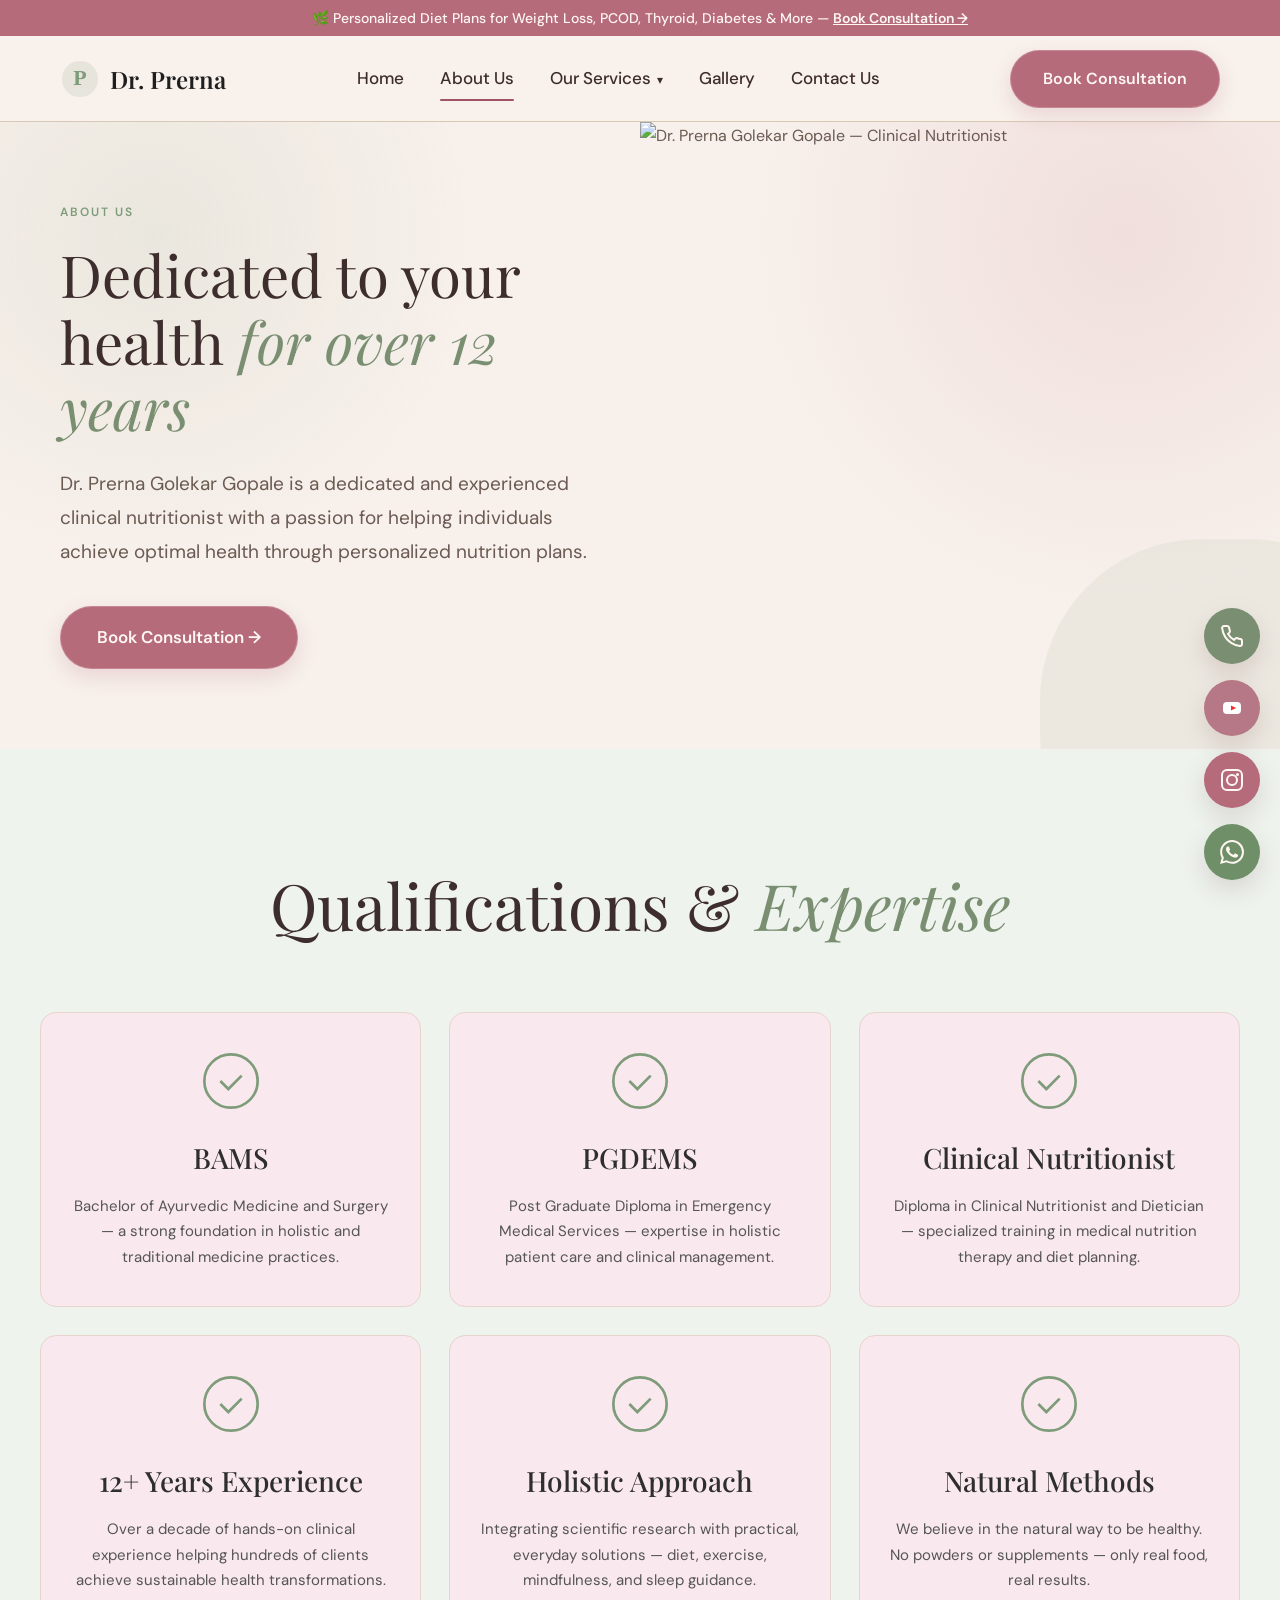
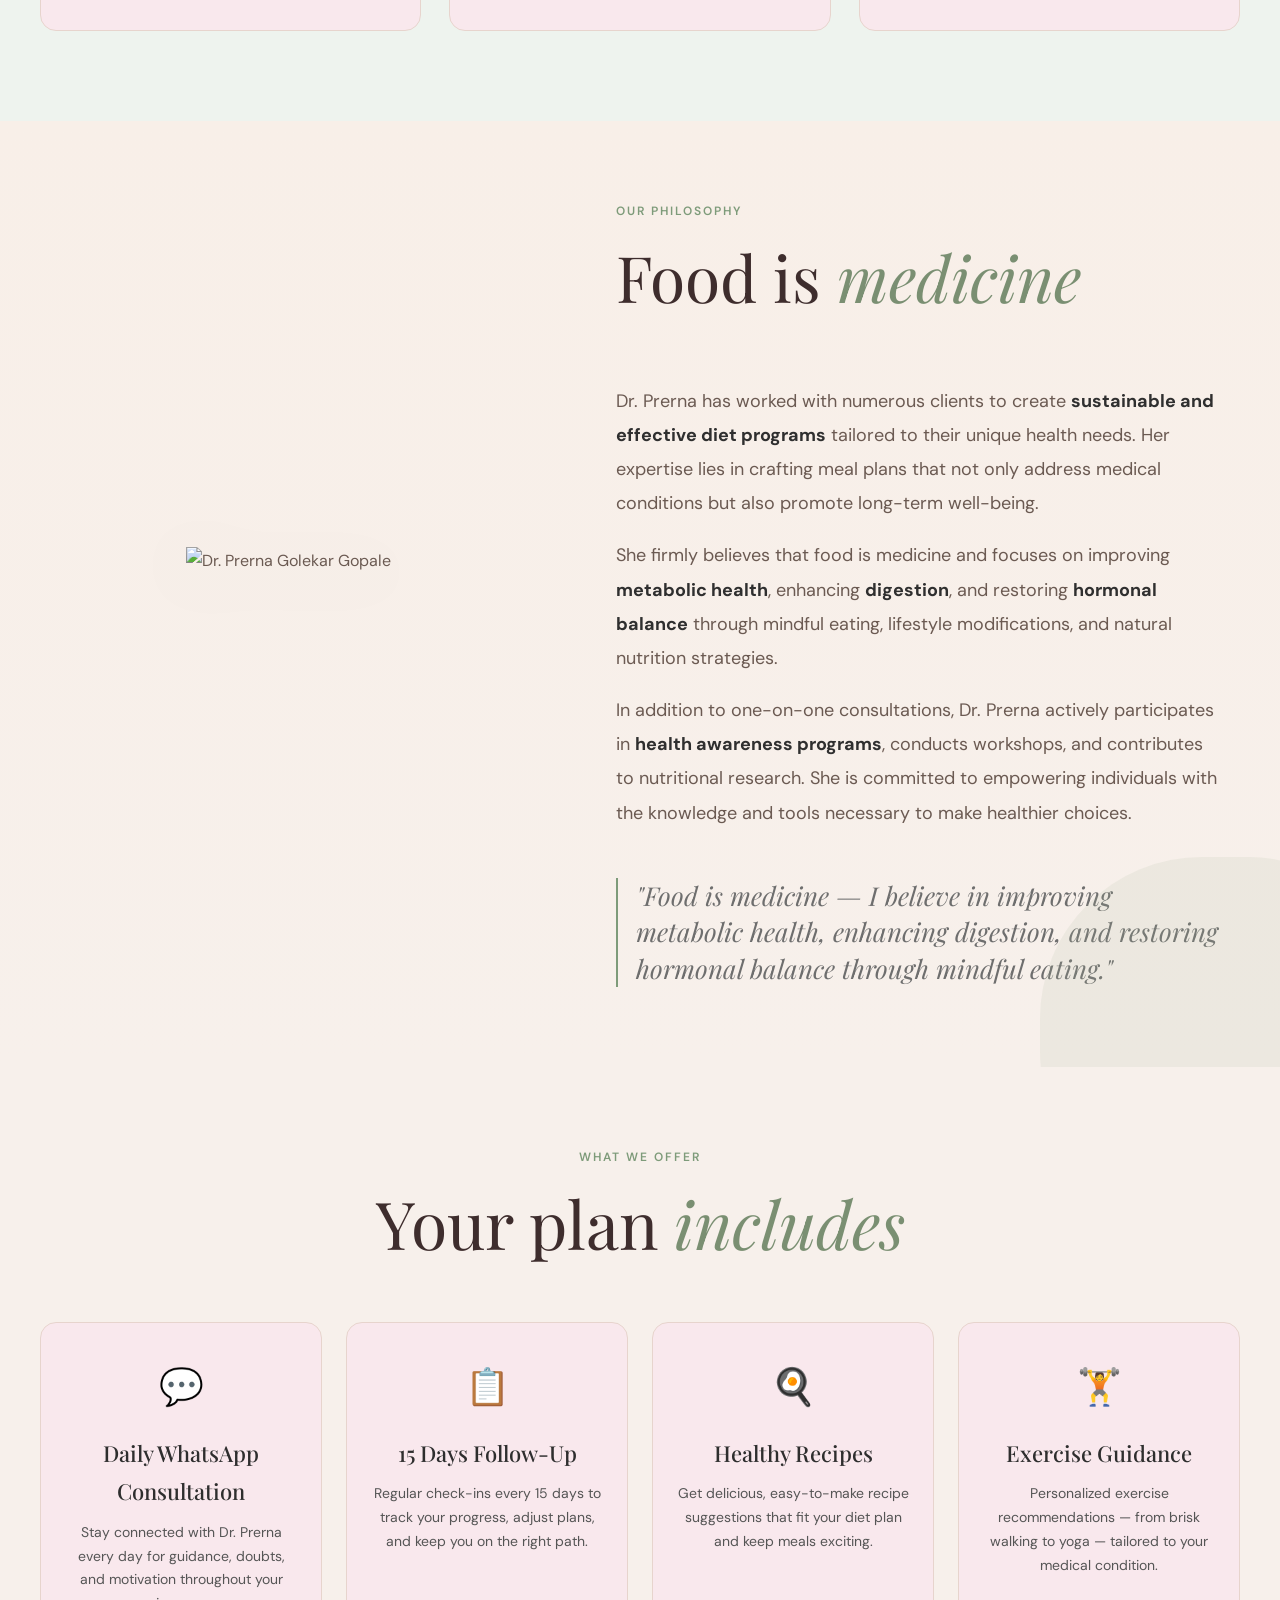
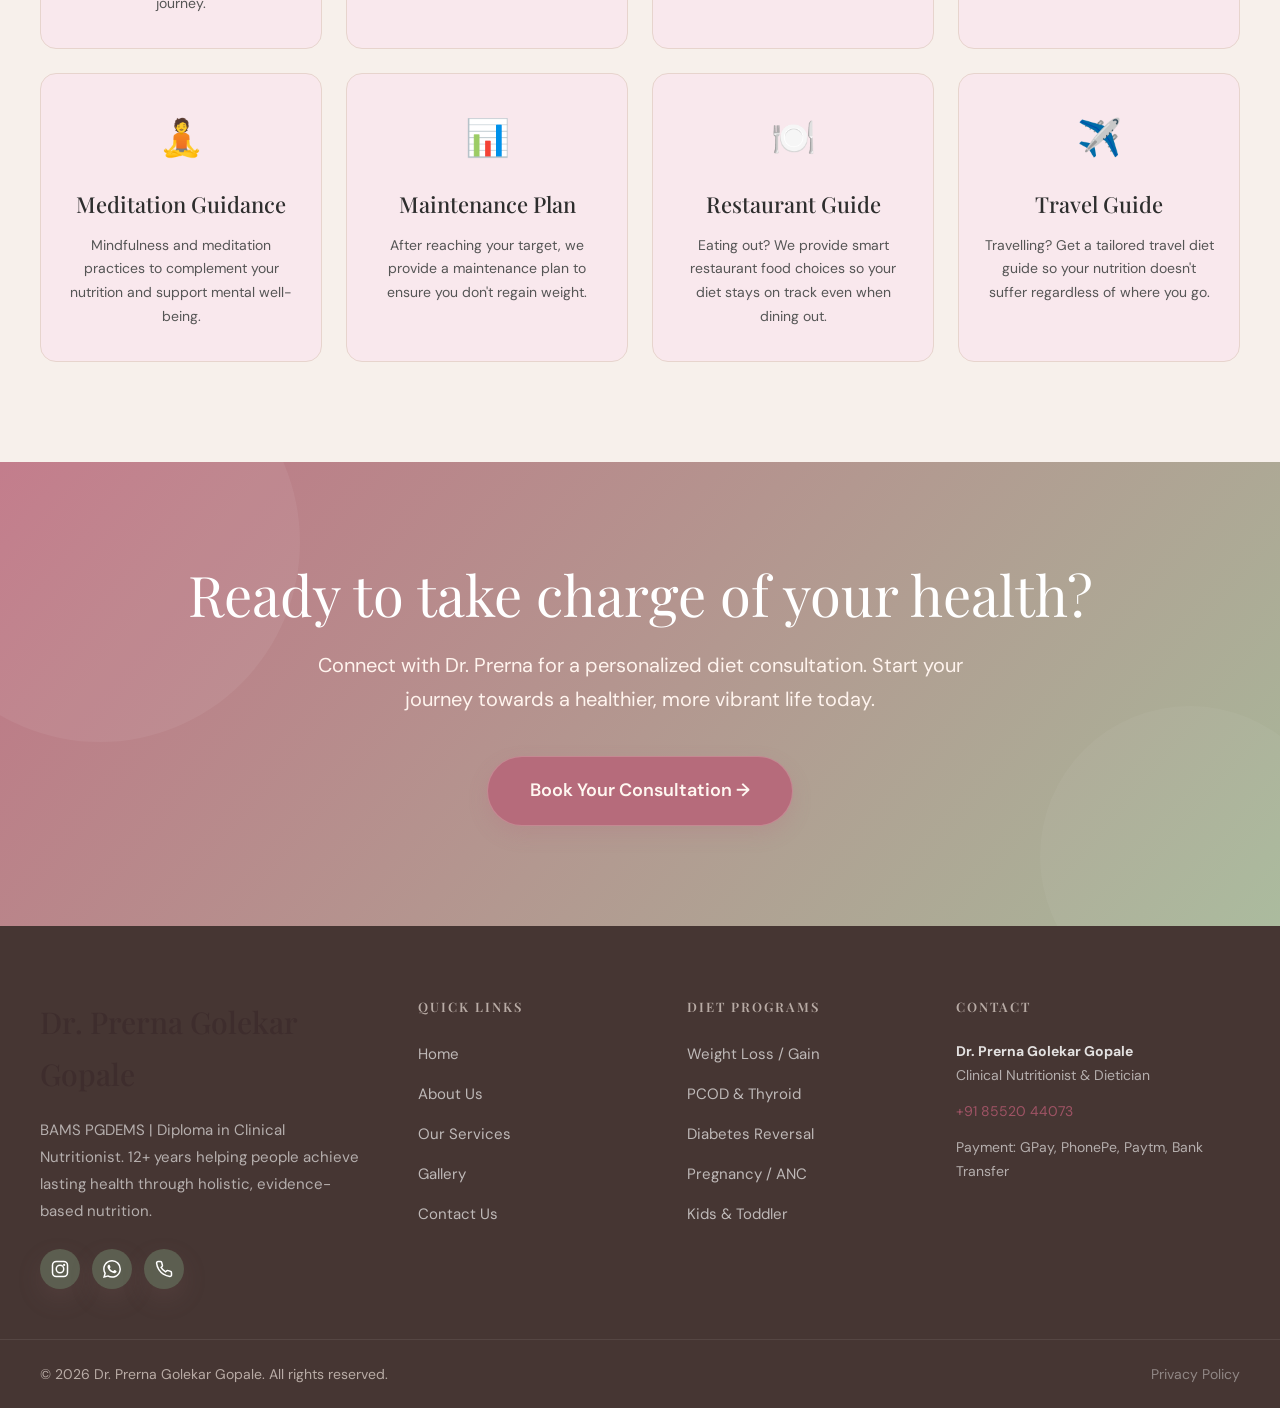
==== commit 7085709d: "Add GitHub Actions workflow for automatic deployment to GitHub Pages" ====
--- a/about.html
+++ b/about.html
@@ -7,8 +7,8 @@
     <meta name="description" content="Learn about Dr. Prerna Golekar Gopale — BAMS PGDEMS, Diploma in Clinical Nutritionist with 12+ years of experience in personalized nutrition and holistic wellness.">
     <link rel="preconnect" href="https://fonts.googleapis.com">
     <link rel="preconnect" href="https://fonts.gstatic.com" crossorigin>
-    <link href="https://fonts.googleapis.com/css2?family=Cormorant+Garamond:ital,wght@0,300;0,400;0,500;0,600;0,700;1,300;1,400;1,500;1,600;1,700&family=Inter:wght@300;400;500;600;700&display=swap" rel="stylesheet">
-    <link rel="stylesheet" href="styles.css?v=20260423-3">
+    <link href="https://fonts.googleapis.com/css2?family=Playfair+Display:wght@400;500;600;700&family=DM+Sans:wght@400;500;600;700&display=swap" rel="stylesheet">
+    <link rel="stylesheet" href="styles.css?v=20260423-4">
 </head>
 <body>
 
@@ -231,7 +231,7 @@
             <h3 class="footer-brand-name">Dr. Prerna Golekar Gopale</h3>
             <p class="footer-brand-desc">BAMS PGDEMS | Diploma in Clinical Nutritionist. 12+ years helping people achieve lasting health through holistic, evidence-based nutrition.</p>
             <div class="footer-socials">
-                <a href="https://www.instagram.com/" target="_blank" class="social-circle" aria-label="Instagram">
+                <a href="https://www.instagram.com/drprernagolekar/" target="_blank" class="social-circle" aria-label="Instagram">
                     <svg viewBox="0 0 24 24" width="18" height="18" fill="white"><rect x="2" y="2" width="20" height="20" rx="5" fill="none" stroke="white" stroke-width="2"/><circle cx="12" cy="12" r="5" fill="none" stroke="white" stroke-width="2"/><circle cx="17.5" cy="6.5" r="1.5" fill="white"/></svg>
                 </a>
                 <a href="https://wa.me/918552044073" target="_blank" class="social-circle" aria-label="WhatsApp">
@@ -274,26 +274,26 @@
     <div class="footer-bottom">
         <div class="container footer-bottom-inner">
             <span>&copy; 2026 Dr. Prerna Golekar Gopale. All rights reserved.</span>
-            <a href="#">Privacy Policy</a>
+            <a href="privacy.html">Privacy Policy</a>
         </div>
     </div>
 </footer>
 
 <div class="floating-contact-buttons" id="floating-contact-buttons">
-    <a href="tel:+918857066841" class="fab-btn fab-call" aria-label="Call">
+    <a href="tel:+918552044073" class="fab-btn fab-call" aria-label="Call">
         <svg viewBox="0 0 24 24" width="24" height="24" fill="none" stroke="currentColor" stroke-width="2"><path d="M22 16.92v3a2 2 0 01-2.18 2 19.79 19.79 0 01-8.63-3.07 19.5 19.5 0 01-6-6 19.79 19.79 0 01-3.07-8.67A2 2 0 014.11 2h3a2 2 0 012 1.72c.12.96.36 1.9.7 2.81a2 2 0 01-.45 2.11L8.09 9.91a16 16 0 006 6l1.27-1.27a2 2 0 012.11-.45c.91.34 1.85.58 2.81.7A2 2 0 0122 16.92z"/></svg>
     </a>
-    <a href="https://www.youtube.com/" target="_blank" class="fab-btn fab-youtube" aria-label="YouTube">
+    <a href="https://www.youtube.com/@drprernagolekar" target="_blank" class="fab-btn fab-youtube" aria-label="YouTube">
         <svg viewBox="0 0 24 24" width="24" height="24" fill="none" aria-hidden="true"><rect x="3" y="6" width="18" height="12" rx="4" fill="#fff"/><path d="M11 9.6L16 12L11 14.4V9.6z" fill="#FF2A23"/></svg>
     </a>
-    <a href="https://www.instagram.com/" target="_blank" class="fab-btn fab-instagram" aria-label="Instagram">
+    <a href="https://www.instagram.com/drprernagolekar/" target="_blank" class="fab-btn fab-instagram" aria-label="Instagram">
         <svg viewBox="0 0 24 24" width="24" height="24" fill="none" stroke="currentColor" stroke-width="2"><rect x="2" y="2" width="20" height="20" rx="5"/><circle cx="12" cy="12" r="5"/><circle cx="17.5" cy="6.5" r="1.5" fill="currentColor" stroke="none"/></svg>
     </a>
-    <a href="https://wa.me/918857066841" target="_blank" class="fab-btn fab-whatsapp" aria-label="WhatsApp">
+    <a href="https://wa.me/918552044073" target="_blank" class="fab-btn fab-whatsapp" aria-label="WhatsApp">
         <svg viewBox="0 0 24 24" width="24" height="24" fill="currentColor"><path d="M17.472 14.382c-.297-.149-1.758-.867-2.03-.967-.273-.099-.471-.148-.67.15-.197.297-.767.966-.94 1.164-.173.199-.347.223-.644.075-.297-.15-1.255-.463-2.39-1.475-.883-.788-1.48-1.761-1.653-2.059-.173-.297-.018-.458.13-.606.134-.133.298-.347.446-.52.149-.174.198-.298.298-.497.099-.198.05-.371-.025-.52-.075-.149-.669-1.612-.916-2.207-.242-.579-.487-.5-.669-.51-.173-.008-.371-.01-.57-.01-.198 0-.52.074-.792.372-.272.297-1.04 1.016-1.04 2.479 0 1.462 1.065 2.875 1.213 3.074.149.198 2.096 3.2 5.077 4.487.709.306 1.262.489 1.694.625.712.227 1.36.195 1.871.118.571-.085 1.758-.719 2.006-1.413.248-.694.248-1.289.173-1.413-.074-.124-.272-.198-.57-.347m-5.421 7.403h-.004a9.87 9.87 0 01-5.031-1.378l-.361-.214-3.741.982.998-3.648-.235-.374a9.86 9.86 0 01-1.51-5.26c.001-5.45 4.436-9.884 9.888-9.884 2.64 0 5.122 1.03 6.988 2.898a9.825 9.825 0 012.893 6.994c-.003 5.45-4.437 9.884-9.885 9.884m8.413-18.297A11.815 11.815 0 0012.05 0C5.495 0 .16 5.335.157 11.892c0 2.096.547 4.142 1.588 5.945L.057 24l6.305-1.654a11.882 11.882 0 005.683 1.448h.005c6.554 0 11.89-5.335 11.893-11.893a11.821 11.821 0 00-3.48-8.413z"/></svg>
     </a>
 </div>
 
-<script src="script.js?v=20260423-3"></script>
+<script src="script.js?v=20260423-4"></script>
 </body>
 </html>
--- a/styles.css
+++ b/styles.css
@@ -450,7 +450,7 @@
 }
 .step-circle {
     width: 60px; height: 60px; border-radius: 50%; background: #fff;
-    border: 1px solid #AFC3AF; display: flex; align-items: center; justify-content: center;
+    border: 1px solid #E7A2BC; display: flex; align-items: center; justify-content: center;
     font-family: var(--serif); font-size: 22px; font-weight: 600; color: var(--sage);
     margin-bottom: 18px; box-shadow: 0 4px 12px rgba(0,0,0,0.06);
 }
@@ -1671,7 +1671,7 @@
     }
 
     .card-center {
-        width: 160px; height: 220px;
+        width: 191px; height: 260px;
         left: 50%; top: 50%;
         transform: translate(-50%, -50%);
         border-radius: 16px; z-index: 3;
@@ -1727,8 +1727,22 @@
     .btn-sage { width: 100%; text-align: center; }
 
     /* Timeline */
-    .timeline { flex-direction: column; align-items: center; gap: 28px; }
-    .timeline-step { max-width: 280px; }
+    .timeline {
+        display: grid;
+        grid-template-columns: repeat(2, minmax(0, 1fr));
+        gap: 22px 16px;
+        align-items: stretch;
+        justify-items: center;
+    }
+    .timeline-step {
+        max-width: none;
+        width: 100%;
+    }
+    .timeline-step:last-child {
+        grid-column: 1 / -1;
+        max-width: 260px;
+        margin: 0 auto;
+    }
 
     /* Founder */
     .founder-content { padding: 36px 20px; }
@@ -1944,6 +1958,436 @@
 
 
 /* =============================================
+   REDESIGN OVERRIDES — WOMEN'S WELLNESS THEME
+   ============================================= */
+:root {
+    --dusty-rose: #b66b7b;
+    --dusty-rose-strong: #9f5365;
+    --dusty-rose-soft: #f2dde3;
+    --cream-base: #f7f0eb;
+    --blush-surface: #f9e8ed;
+    --sage-soft: #a8b89a;
+    --olive-accent: #7a8f72;
+    --taupe-line: #d9c8b4;
+    --heading-warm: #3e2d2d;
+    --body-warm: #6b5a52;
+    --soft-border: #e7d4cd;
+    --serif: 'Playfair Display', Georgia, serif;
+    --sans: 'DM Sans', 'Segoe UI', sans-serif;
+}
+
+html {
+    scroll-behavior: smooth;
+}
+
+body {
+    font-family: 'DM Sans', 'Segoe UI', sans-serif;
+    background: var(--cream-base);
+    color: var(--body-warm);
+    line-height: 1.75;
+}
+
+h1, h2, h3, h4, h5, h6,
+.hero-heading,
+.section-heading,
+.section-heading-lg,
+.section-heading-xl,
+.page-hero-heading,
+.card-title,
+.service-detail-title,
+.clinic-name,
+.form-title,
+.footer-brand-name {
+    font-family: 'Playfair Display', Georgia, serif;
+    color: var(--heading-warm);
+}
+
+p, li, .card-desc, .founder-para, .service-intro, .service-detail-body p, .page-hero-desc {
+    color: var(--body-warm);
+}
+
+.green {
+    color: var(--olive-accent);
+}
+
+.announcement-bar {
+    background: var(--dusty-rose);
+}
+
+.announcement-bar p,
+.announcement-bar a {
+    color: #fff7f1;
+}
+
+.main-navbar {
+    background: #f8f1ec;
+    border-bottom: 1px solid var(--taupe-line);
+}
+
+.main-navbar.scrolled {
+    box-shadow: 0 10px 30px rgba(119, 89, 82, 0.1);
+}
+
+.nav-link {
+    color: var(--heading-warm);
+}
+
+.nav-link:hover {
+    color: var(--dusty-rose-strong);
+}
+
+.nav-link.active::after {
+    background: var(--dusty-rose-strong);
+}
+
+.nav-dropdown:focus-within .dropdown-menu,
+.nav-dropdown.open .dropdown-menu,
+.nav-dropdown:hover .dropdown-menu {
+    opacity: 1;
+    visibility: visible;
+    transform: translateX(-50%) translateY(0);
+}
+
+.dropdown-menu {
+    background: #fff7f2;
+    border: 1px solid var(--soft-border);
+    box-shadow: 0 14px 32px rgba(122, 94, 88, 0.16);
+}
+
+.dropdown-menu a:hover {
+    background: var(--blush-surface);
+    color: var(--dusty-rose-strong);
+}
+
+.nav-cta,
+.hero-cta-btn,
+.btn-sage,
+.cta-btn,
+.form-submit {
+    background: var(--dusty-rose);
+    color: #fff7f1 !important;
+    border: 1px solid rgba(255, 247, 241, 0.2);
+    box-shadow: 0 8px 20px rgba(182, 107, 123, 0.2);
+}
+
+.nav-cta:hover,
+.hero-cta-btn:hover,
+.btn-sage:hover,
+.cta-btn:hover,
+.form-submit:hover {
+    background: var(--dusty-rose-strong);
+    box-shadow: 0 10px 26px rgba(182, 107, 123, 0.3);
+}
+
+.hero-section,
+.page-hero,
+.programs-section,
+.about-offers,
+.gallery-section,
+.contact-section,
+.services-page {
+    background: var(--cream-base);
+}
+
+.social-proof-section,
+.how-it-works-section,
+.faq-section,
+.home-diet-programs {
+    background: linear-gradient(180deg, #f7f0eb 0%, #f3e8e0 100%);
+}
+
+.what-you-get-section,
+.founder-section,
+.about-story {
+    background: linear-gradient(180deg, #f8efe8 0%, #f7f0eb 100%);
+}
+
+.hero-section,
+.page-hero,
+.contact-section,
+.about-story,
+.founder-section {
+    position: relative;
+    overflow: hidden;
+}
+
+.hero-section::before,
+.page-hero::before,
+.contact-section::before {
+    content: '';
+    position: absolute;
+    inset: 0;
+    pointer-events: none;
+    background-image: radial-gradient(circle at 12% 18%, rgba(168, 184, 154, 0.16) 0, rgba(168, 184, 154, 0) 26%),
+                      radial-gradient(circle at 88% 18%, rgba(201, 122, 138, 0.15) 0, rgba(201, 122, 138, 0) 30%);
+}
+
+.hero-section::after,
+.page-hero::after,
+.about-story::after {
+    content: '';
+    position: absolute;
+    right: -100px;
+    bottom: -130px;
+    width: 340px;
+    height: 340px;
+    border-radius: 50% 40% 60% 45%;
+    background: rgba(168, 184, 154, 0.14);
+    pointer-events: none;
+}
+
+.program-card,
+.diet-program-card,
+.review-card,
+.video-card,
+.qual-card,
+.offer-card,
+.service-detail,
+.map-card,
+.contact-card,
+.contact-form-card,
+.clinic-header-card,
+.contact-info-strip,
+.faq-item,
+.logo-card,
+.sidebar-link,
+.gallery-item {
+    border-radius: 16px;
+    border: 1px solid var(--soft-border);
+    box-shadow: none;
+}
+
+.review-card,
+.contact-form-card,
+.offer-card,
+.qual-card,
+.faq-item,
+.service-feature,
+.clinic-action-btn,
+.contact-pill-btn,
+.logo-card {
+    background: var(--blush-surface);
+}
+
+.program-card,
+.diet-program-card,
+.service-detail,
+.map-card,
+.contact-card,
+.clinic-header-card,
+.contact-info-strip,
+.gallery-item,
+.sidebar-link {
+    background: #fff6f1;
+}
+
+.program-card:hover,
+.diet-program-card:hover,
+.offer-card:hover,
+.qual-card:hover,
+.gallery-item:hover,
+.service-detail:hover,
+.contact-card:hover,
+.faq-item:hover {
+    border-color: #d8a8b3;
+    box-shadow: 0 8px 20px rgba(179, 122, 136, 0.13);
+}
+
+.hero-social-btn,
+.fab-btn,
+.social-circle {
+    box-shadow: 0 10px 24px rgba(129, 94, 94, 0.2);
+}
+
+.fab-call,
+.contact-pill-call,
+.clinic-call-btn {
+    background: var(--olive-accent);
+    color: #fff7f1;
+}
+
+.fab-whatsapp,
+.contact-pill-wa,
+.clinic-wa-btn {
+    background: #6e8f67;
+    color: #fff7f1;
+}
+
+.fab-instagram,
+.clinic-ig-btn {
+    background: var(--dusty-rose);
+    color: #fff7f1;
+}
+
+.fab-youtube {
+    background: #b67886;
+}
+
+.service-badge,
+.filter-btn.active,
+.sidebar-link.active {
+    background: var(--dusty-rose);
+    color: #fff7f1;
+}
+
+.filter-btn {
+    border: 1px solid var(--taupe-line);
+    background: #fff7f2;
+    color: var(--body-warm);
+}
+
+.filter-btn:hover {
+    border-color: var(--dusty-rose);
+    color: var(--dusty-rose-strong);
+}
+
+.stat-number,
+.stat-suffix,
+.card-cta,
+.map-directions-btn,
+.review-read-more,
+.footer-contact a,
+.footer-links a:hover,
+.footer-bottom-inner a:hover {
+    color: var(--dusty-rose-strong);
+}
+
+.step-circle {
+    border-color: rgba(182, 107, 123, 0.45);
+    color: var(--dusty-rose-strong);
+}
+
+.timeline-line {
+    background: #dbc6b8;
+}
+
+.cta-section {
+    background: linear-gradient(130deg, #bf7585 0%, #a8b89a 100%);
+}
+
+.cta-sub {
+    color: #fff4ee;
+}
+
+.site-footer {
+    background: #463633;
+    color: rgba(255, 243, 236, 0.82);
+}
+
+.footer-col-title,
+.footer-bottom-inner {
+    color: rgba(255, 243, 236, 0.62);
+}
+
+.form-group input,
+.form-group select,
+.form-group textarea {
+    background: #fff6f2;
+    border: 1px solid var(--taupe-line);
+    color: var(--heading-warm);
+}
+
+.form-group input:focus,
+.form-group select:focus,
+.form-group textarea:focus {
+    border-color: #bf7888;
+    box-shadow: 0 0 0 3px rgba(191, 120, 136, 0.22);
+}
+
+.lightbox {
+    background: rgba(247, 240, 235, 0.94);
+}
+
+.lightbox-close,
+.lightbox-prev,
+.lightbox-next {
+    color: #fff6f0;
+    background: rgba(182, 107, 123, 0.92);
+}
+
+.lightbox-caption {
+    color: var(--heading-warm);
+}
+
+.gallery-item:focus-visible,
+.filter-btn:focus-visible,
+.nav-link:focus-visible,
+.nav-cta:focus-visible,
+.hero-cta-btn:focus-visible,
+.btn-sage:focus-visible,
+.cta-btn:focus-visible,
+.mobile-link:focus-visible,
+.sidebar-link:focus-visible,
+.form-submit:focus-visible,
+.faq-question:focus-visible,
+.contact-pill-btn:focus-visible,
+.clinic-action-btn:focus-visible {
+    outline: 2px solid var(--dusty-rose-strong);
+    outline-offset: 3px;
+}
+
+.mobile-menu {
+    display: flex;
+    flex-direction: column;
+    position: fixed;
+    top: 86px;
+    right: 0;
+    width: min(340px, 84vw);
+    height: calc(100vh - 86px);
+    background: #fbf2ed;
+    border-left: 1px solid var(--taupe-line);
+    box-shadow: -12px 0 26px rgba(95, 71, 68, 0.14);
+    transform: translateX(104%);
+    opacity: 0;
+    pointer-events: none;
+    transition: transform 0.35s ease, opacity 0.35s ease;
+    z-index: 1200;
+}
+
+.mobile-menu.open {
+    transform: translateX(0);
+    opacity: 1;
+    pointer-events: auto;
+}
+
+.mobile-link {
+    border-bottom: 1px solid #ecddd3;
+    color: var(--heading-warm);
+}
+
+@media (max-width: 768px) {
+    .mobile-menu {
+        top: 68px;
+        height: calc(100vh - 68px);
+    }
+}
+
+@media (prefers-reduced-motion: reduce) {
+    html {
+        scroll-behavior: auto;
+    }
+
+    *, *::before, *::after {
+        animation: none !important;
+        transition: none !important;
+    }
+
+    .hero-social-btn,
+    .fab-btn,
+    .float-anim-1,
+    .float-anim-2,
+    .float-anim-3,
+    .fade-in-up,
+    .reveal,
+    .reveal-left {
+        animation: none !important;
+        transform: none !important;
+        opacity: 1 !important;
+    }
+}
+
+
+/* =============================================
    RESPONSIVE — SMALL MOBILE (480px)
    ============================================= */
 @media (max-width: 480px) {
@@ -1953,7 +2397,7 @@
     .hero-social-btn svg { width: 16px; height: 16px; }
 
     .hero-collage { height: 260px; }
-    .card-center { width: 130px; height: 180px; }
+    .card-center { width: 153px; height: 212px; }
     .card-left-top { width: 80px; height: 80px; }
     .card-left-center { width: 75px; height: 70px; }
     .card-left-bottom { width: 75px; height: 70px; }
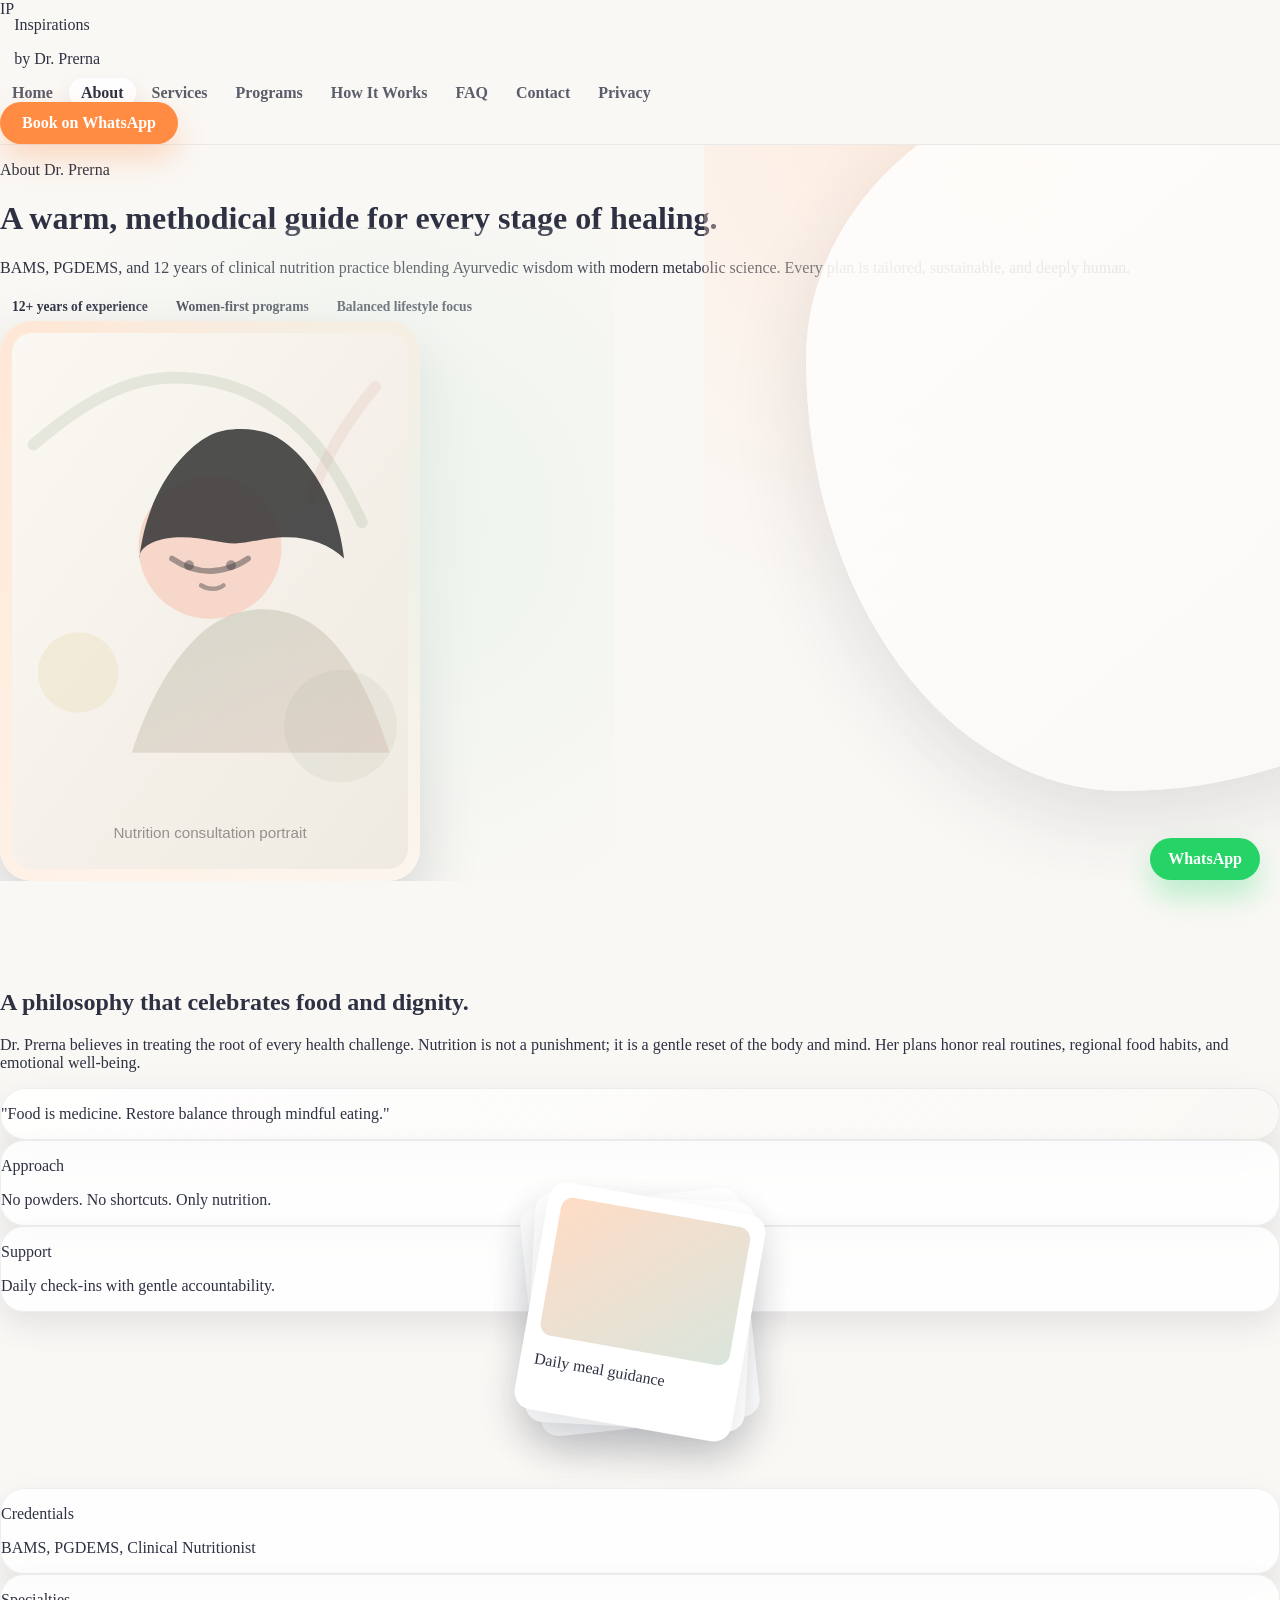
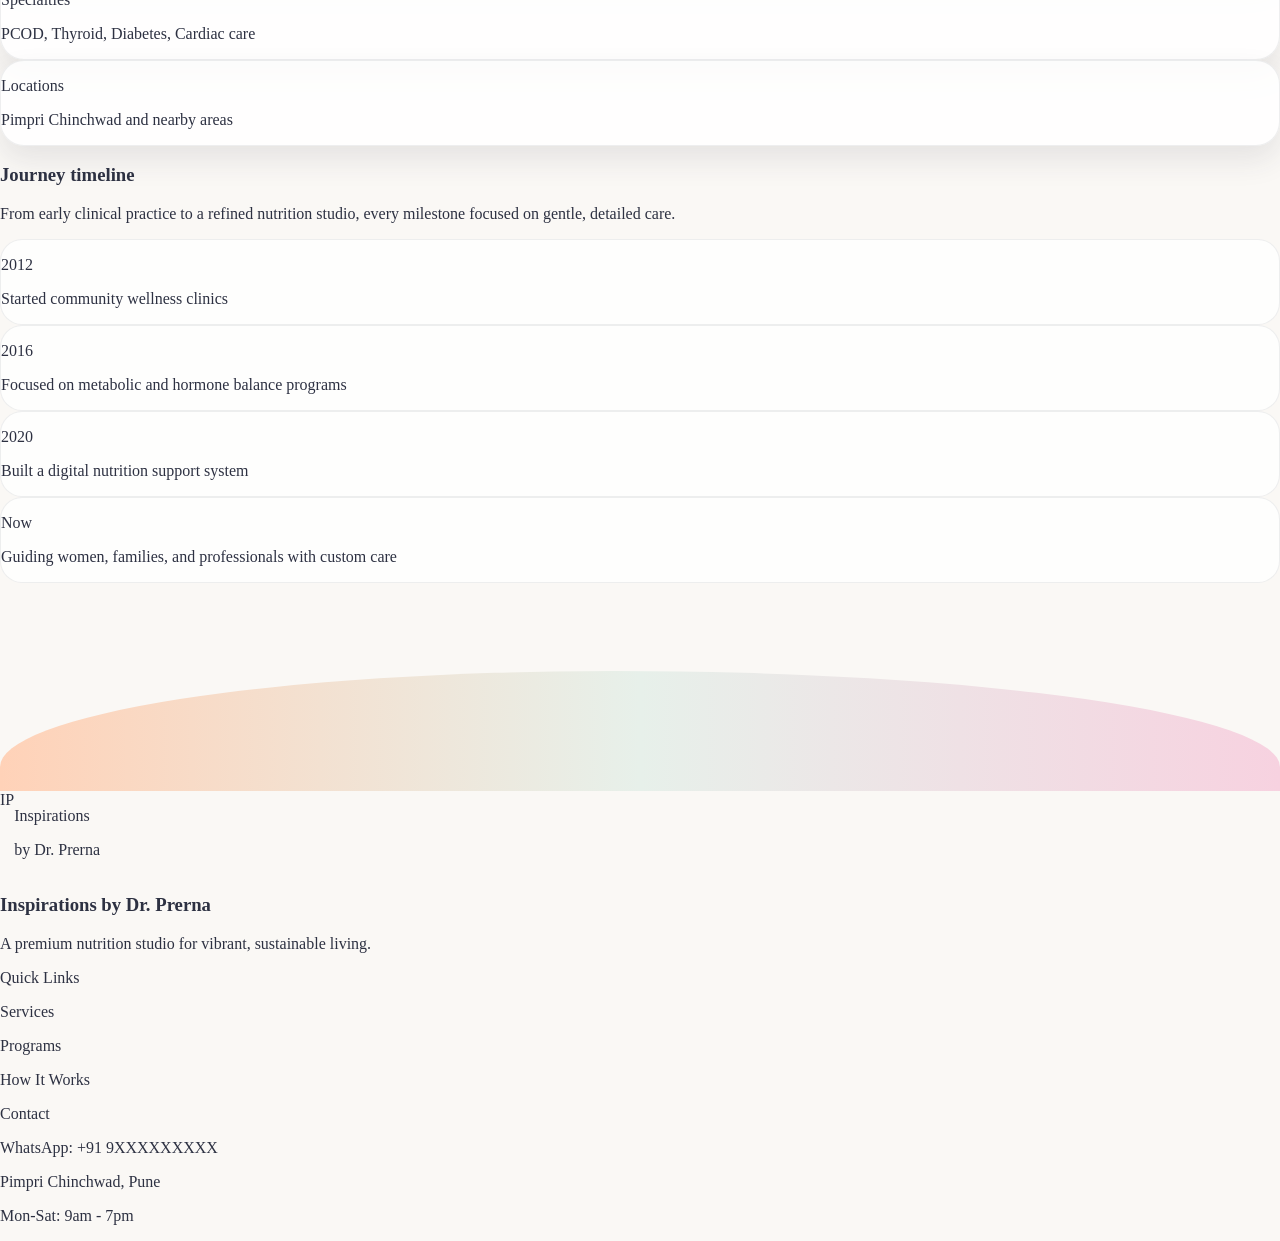
==== commit 1511ca8d: "changes" ====
--- a/about.html
+++ b/about.html
@@ -1,299 +1,234 @@
-<!DOCTYPE html>
+<!doctype html>
 <html lang="en">
-<head>
-    <meta charset="UTF-8">
-    <meta name="viewport" content="width=device-width, initial-scale=1.0">
-    <title>About Us — Dr. Prerna Golekar Gopale | Clinical Nutritionist</title>
-    <meta name="description" content="Learn about Dr. Prerna Golekar Gopale — BAMS PGDEMS, Diploma in Clinical Nutritionist with 12+ years of experience in personalized nutrition and holistic wellness.">
-    <link rel="preconnect" href="https://fonts.googleapis.com">
-    <link rel="preconnect" href="https://fonts.gstatic.com" crossorigin>
-    <link href="https://fonts.googleapis.com/css2?family=Playfair+Display:wght@400;500;600;700&family=DM+Sans:wght@400;500;600;700&display=swap" rel="stylesheet">
-    <link rel="stylesheet" href="styles.css?v=20260423-4">
-</head>
-<body>
-
-<!-- ======================== HEADER ======================== -->
-<div class="announcement-bar" id="announcement-bar">
-    <p>🌿 Personalized Diet Plans for Weight Loss, PCOD, Thyroid, Diabetes & More — <a href="contact.html">Book Consultation →</a></p>
-</div>
-
-<header class="main-navbar" id="main-navbar">
-    <div class="navbar-inner">
-        <div class="nav-left">
-            <a href="index.html" class="nav-logo">
-                <svg class="logo-icon" viewBox="0 0 40 40" width="40" height="40">
-                    <circle cx="20" cy="20" r="18" fill="#7E9B7A" opacity="0.15"/>
-                    <text x="20" y="26" text-anchor="middle" fill="#7E9B7A" font-family="Cormorant Garamond, serif" font-size="22" font-weight="600">P</text>
-                </svg>
-                <span class="logo-text">Dr. Prerna</span>
-            </a>
-        </div>
-        <nav class="nav-center" id="nav-center">
-            <a href="index.html" class="nav-link">Home</a>
-            <a href="about.html" class="nav-link active">About Us</a>
-            <div class="nav-dropdown">
-                <a href="services.html" class="nav-link">Our Services <span class="dropdown-arrow">▾</span></a>
-                <div class="dropdown-menu">
-                    <a href="services.html#weight-loss">Weight Loss Program</a>
-                    <a href="services.html#pcod-thyroid">PCOD / Thyroid Diet</a>
-                    <a href="services.html#diabetes">Diabetes Reversal</a>
-                    <a href="services.html#pregnancy">Pregnancy / ANC Plans</a>
-                    <a href="services.html#kids">Kids & Toddler Diet</a>
-                </div>
-            </div>
-            <a href="gallery.html" class="nav-link">Gallery</a>
-            <a href="contact.html" class="nav-link">Contact Us</a>
-        </nav>
-        <div class="nav-right">
-            <a href="contact.html" class="nav-cta">Book Consultation</a>
-        </div>
-        <button class="hamburger" id="hamburger" aria-label="Toggle navigation">
+  <head>
+    <meta charset="utf-8" />
+    <meta name="viewport" content="width=device-width, initial-scale=1" />
+    <title>About - Inspirations by Dr. Prerna</title>
+    <script src="https://cdn.tailwindcss.com"></script>
+    <script>
+      tailwind.config = {
+        theme: {
+          extend: {
+            colors: {
+              oat: "#FAF8F5",
+              citrus: "#FF8C42",
+              sage: "#84A98C",
+              berry: "#D88C9A",
+              charcoal: "#2D3142"
+            },
+            fontFamily: {
+              serif: ["Playfair Display", "serif"],
+              sans: ["Poppins", "sans-serif"],
+              script: ["Caveat", "cursive"]
+            }
+          }
+        }
+      };
+    </script>
+    <link rel="preconnect" href="https://fonts.googleapis.com" />
+    <link rel="preconnect" href="https://fonts.gstatic.com" crossorigin />
+    <link
+      href="https://fonts.googleapis.com/css2?family=Caveat:wght@600&family=Playfair+Display:wght@500;700&family=Poppins:wght@300;400;600&display=swap"
+      rel="stylesheet"
+    />
+    <link rel="stylesheet" href="style.css" />
+  </head>
+  <body class="font-sans">
+    <div class="fixed inset-0 grain pointer-events-none"></div>
+
+    <nav class="nav-blur">
+      <div class="max-w-6xl mx-auto px-6 py-4 flex flex-wrap items-center justify-between gap-4">
+        <a href="index.html" class="flex items-center gap-3">
+          <img
+            src="assets/logo-berry.png"
+            alt="Inspirations logo"
+            class="h-12 w-auto"
+            onerror="this.style.display='none'; this.nextElementSibling.style.display='flex';"
+          />
+          <div class="logo-fallback flex items-center gap-2">
+            <div class="w-10 h-10 rounded-full bg-berry/30 grid place-items-center">IP</div>
+            <div>
+              <p class="font-serif text-lg">Inspirations</p>
+              <p class="text-xs text-charcoal/60">by Dr. Prerna</p>
+            </div>
+          </div>
+        </a>
+        <div class="flex flex-wrap items-center gap-2 text-sm">
+          <a class="nav-link" href="index.html">Home</a>
+          <a class="nav-link is-active" href="about.html">About</a>
+          <a class="nav-link" href="services.html">Services</a>
+          <a class="nav-link" href="programs.html">Programs</a>
+          <a class="nav-link" href="how-it-works.html">How It Works</a>
+          <a class="nav-link" href="faq.html">FAQ</a>
+          <a class="nav-link" href="contact.html">Contact</a>
+          <a class="nav-link" href="privacy.html">Privacy</a>
+        </div>
+        <a class="button-primary" href="contact.html">Book on WhatsApp</a>
+      </div>
+    </nav>
+
+    <header class="hero-shell">
+      <div class="curve-divider"></div>
+      <div class="relative z-10 max-w-6xl mx-auto px-6 pt-20 pb-12 grid lg:grid-cols-[1.1fr_0.9fr] gap-12">
+        <div class="space-y-6">
+          <p class="text-sm uppercase tracking-[0.3em] text-charcoal/50 hero-animate">About Dr. Prerna</p>
+          <h1 class="text-4xl sm:text-5xl font-serif leading-tight hero-animate">
+            A warm, methodical guide for every stage of healing.
+          </h1>
+          <p class="text-lg text-charcoal/75 hero-animate">
+            BAMS, PGDEMS, and 12 years of clinical nutrition practice blending Ayurvedic wisdom with modern
+            metabolic science. Every plan is tailored, sustainable, and deeply human.
+          </p>
+          <div class="flex flex-wrap gap-3 hero-animate">
+            <span class="badge bg-emerald-100 text-emerald-800">12+ years of experience</span>
+            <span class="badge bg-rose-100 text-rose-700">Women-first programs</span>
+            <span class="badge bg-amber-100 text-amber-700">Balanced lifestyle focus</span>
+          </div>
+        </div>
+        <div class="relative flex justify-center hero-animate">
+          <div class="portrait-frame">
+            <img
+              src="assets/about-portrait.svg"
+              alt="Nutrition consultation portrait"
+              class="absolute inset-6 z-10 w-[calc(100%-3rem)] h-[calc(100%-3rem)] object-cover rounded-[20px]"
+            />
+          </div>
+        </div>
+      </div>
+    </header>
+
+    <section class="section-pad">
+      <div class="max-w-6xl mx-auto px-6 grid lg:grid-cols-[1.1fr_0.9fr] gap-12">
+        <div class="space-y-6" data-animate="fade-up">
+          <h2 class="text-3xl font-serif">A philosophy that celebrates food and dignity.</h2>
+          <p class="text-charcoal/70">
+            Dr. Prerna believes in treating the root of every health challenge. Nutrition is not a punishment;
+            it is a gentle reset of the body and mind. Her plans honor real routines, regional food habits,
+            and emotional well-being.
+          </p>
+          <div class="callout p-6">
+            <p class="font-script text-2xl">"Food is medicine. Restore balance through mindful eating."</p>
+          </div>
+          <div class="grid sm:grid-cols-2 gap-4">
+            <div class="stat-card p-5">
+              <p class="text-sm uppercase tracking-[0.2em] text-charcoal/50">Approach</p>
+              <p class="font-semibold mt-2">No powders. No shortcuts. Only nutrition.</p>
+            </div>
+            <div class="stat-card p-5">
+              <p class="text-sm uppercase tracking-[0.2em] text-charcoal/50">Support</p>
+              <p class="font-semibold mt-2">Daily check-ins with gentle accountability.</p>
+            </div>
+          </div>
+        </div>
+        <div class="polaroid-stack" data-animate="fade-in">
+          <div class="polaroid" style="transform: rotate(-6deg);">
             <span></span>
-            <span></span>
-            <span></span>
-        </button>
-    </div>
-    <div class="mobile-menu" id="mobile-menu">
-        <a href="index.html" class="mobile-link">Home</a>
-        <a href="about.html" class="mobile-link">About Us</a>
-        <a href="services.html" class="mobile-link">Our Services</a>
-        <a href="gallery.html" class="mobile-link">Gallery</a>
-        <a href="contact.html" class="mobile-link">Contact Us</a>
-        <a href="contact.html" class="nav-cta mobile-cta">Book Consultation</a>
-    </div>
-</header>
-
-
-<!-- ======================== PAGE HERO ======================== -->
-<section class="page-hero" id="page-hero">
-    <div class="page-hero-inner">
-        <div class="page-hero-content">
-            <span class="eyebrow">ABOUT US</span>
-            <h1 class="page-hero-heading">Dedicated to your health <span class="green italic">for over 12 years</span></h1>
-            <p class="page-hero-desc">Dr. Prerna Golekar Gopale is a dedicated and experienced clinical nutritionist with a passion for helping individuals achieve optimal health through personalized nutrition plans.</p>
-            <a href="contact.html" class="btn-sage">Book Consultation →</a>
-        </div>
-        <div class="page-hero-image">
-            <img src="images/about-hero.png" alt="Dr. Prerna Golekar Gopale — Clinical Nutritionist" loading="lazy">
-        </div>
-    </div>
-</section>
-
-
-<!-- ======================== QUALIFICATIONS ======================== -->
-<section class="about-qualifications" id="qualifications">
-    <div class="container">
-        <span class="eyebrow center">CREDENTIALS</span>
-        <h2 class="section-heading-lg center">Qualifications & <span class="green italic">Expertise</span></h2>
-        
-        <div class="qual-grid">
-            <div class="qual-card">
-                <div class="qual-icon">
-                    <svg viewBox="0 0 48 48" fill="none" stroke="#7E9B7A" stroke-width="2"><circle cx="24" cy="24" r="20"/><path d="M16 24l6 6 10-10"/></svg>
-                </div>
-                <h3>BAMS</h3>
-                <p>Bachelor of Ayurvedic Medicine and Surgery — a strong foundation in holistic and traditional medicine practices.</p>
-            </div>
-            <div class="qual-card">
-                <div class="qual-icon">
-                    <svg viewBox="0 0 48 48" fill="none" stroke="#7E9B7A" stroke-width="2"><circle cx="24" cy="24" r="20"/><path d="M16 24l6 6 10-10"/></svg>
-                </div>
-                <h3>PGDEMS</h3>
-                <p>Post Graduate Diploma in Emergency Medical Services — expertise in holistic patient care and clinical management.</p>
-            </div>
-            <div class="qual-card">
-                <div class="qual-icon">
-                    <svg viewBox="0 0 48 48" fill="none" stroke="#7E9B7A" stroke-width="2"><circle cx="24" cy="24" r="20"/><path d="M16 24l6 6 10-10"/></svg>
-                </div>
-                <h3>Clinical Nutritionist</h3>
-                <p>Diploma in Clinical Nutritionist and Dietician — specialized training in medical nutrition therapy and diet planning.</p>
-            </div>
-            <div class="qual-card">
-                <div class="qual-icon">
-                    <svg viewBox="0 0 48 48" fill="none" stroke="#7E9B7A" stroke-width="2"><circle cx="24" cy="24" r="20"/><path d="M16 24l6 6 10-10"/></svg>
-                </div>
-                <h3>12+ Years Experience</h3>
-                <p>Over a decade of hands-on clinical experience helping hundreds of clients achieve sustainable health transformations.</p>
-            </div>
-            <div class="qual-card">
-                <div class="qual-icon">
-                    <svg viewBox="0 0 48 48" fill="none" stroke="#7E9B7A" stroke-width="2"><circle cx="24" cy="24" r="20"/><path d="M16 24l6 6 10-10"/></svg>
-                </div>
-                <h3>Holistic Approach</h3>
-                <p>Integrating scientific research with practical, everyday solutions — diet, exercise, mindfulness, and sleep guidance.</p>
-            </div>
-            <div class="qual-card">
-                <div class="qual-icon">
-                    <svg viewBox="0 0 48 48" fill="none" stroke="#7E9B7A" stroke-width="2"><circle cx="24" cy="24" r="20"/><path d="M16 24l6 6 10-10"/></svg>
-                </div>
-                <h3>Natural Methods</h3>
-                <p>We believe in the natural way to be healthy. No powders or supplements — only real food, real results.</p>
-            </div>
-        </div>
-    </div>
-</section>
-
-
-<!-- ======================== DR. PRERNA'S STORY ======================== -->
-<section class="about-story" id="story">
-    <div class="about-story-grid">
-        <div class="about-story-image">
-            <img src="images/founder.png" alt="Dr. Prerna Golekar Gopale" loading="lazy">
-        </div>
-        <div class="about-story-content">
-            <span class="eyebrow">OUR PHILOSOPHY</span>
-            <h2 class="section-heading-lg">Food is <span class="green italic">medicine</span></h2>
-            <p class="founder-para">
-                Dr. Prerna has worked with numerous clients to create <strong>sustainable and effective diet programs</strong> tailored to their unique health needs. Her expertise lies in crafting meal plans that not only address medical conditions but also promote long-term well-being.
+            <p class="mt-3 text-sm">Workshop moments</p>
+          </div>
+          <div class="polaroid" style="transform: rotate(3deg);">
+            <span style="background: linear-gradient(140deg, rgba(216, 140, 154, 0.3), rgba(255, 220, 150, 0.4));"></span>
+            <p class="mt-3 text-sm">Clinic consultations</p>
+          </div>
+          <div class="polaroid" style="transform: rotate(10deg);">
+            <span style="background: linear-gradient(140deg, rgba(255, 140, 66, 0.3), rgba(132, 169, 140, 0.3));"></span>
+            <p class="mt-3 text-sm">Daily meal guidance</p>
+          </div>
+        </div>
+      </div>
+    </section>
+
+    <section class="section-pad bg-white/60">
+      <div class="max-w-6xl mx-auto px-6">
+        <div class="grid md:grid-cols-3 gap-6">
+          <div class="stat-card p-6" data-animate="fade-up">
+            <p class="text-sm uppercase tracking-[0.2em] text-charcoal/50">Credentials</p>
+            <p class="font-semibold mt-2">BAMS, PGDEMS, Clinical Nutritionist</p>
+          </div>
+          <div class="stat-card p-6" data-animate="fade-up">
+            <p class="text-sm uppercase tracking-[0.2em] text-charcoal/50">Specialties</p>
+            <p class="font-semibold mt-2">PCOD, Thyroid, Diabetes, Cardiac care</p>
+          </div>
+          <div class="stat-card p-6" data-animate="fade-up">
+            <p class="text-sm uppercase tracking-[0.2em] text-charcoal/50">Locations</p>
+            <p class="font-semibold mt-2">Pimpri Chinchwad and nearby areas</p>
+          </div>
+        </div>
+
+        <div class="mt-12 grid lg:grid-cols-[0.9fr_1.1fr] gap-10">
+          <div class="space-y-4" data-animate="fade-up">
+            <h3 class="text-2xl font-serif">Journey timeline</h3>
+            <p class="text-charcoal/70">
+              From early clinical practice to a refined nutrition studio, every milestone focused on gentle,
+              detailed care.
             </p>
-            <p class="founder-para">
-                She firmly believes that food is medicine and focuses on improving <strong>metabolic health</strong>, enhancing <strong>digestion</strong>, and restoring <strong>hormonal balance</strong> through mindful eating, lifestyle modifications, and natural nutrition strategies.
-            </p>
-            <p class="founder-para">
-                In addition to one-on-one consultations, Dr. Prerna actively participates in <strong>health awareness programs</strong>, conducts workshops, and contributes to nutritional research. She is committed to empowering individuals with the knowledge and tools necessary to make healthier choices.
-            </p>
-            <blockquote class="founder-quote">
-                "Food is medicine — I believe in improving metabolic health, enhancing digestion, and restoring hormonal balance through mindful eating."
-            </blockquote>
-        </div>
-    </div>
-</section>
-
-
-<!-- ======================== WHAT WE OFFER ======================== -->
-<section class="about-offers" id="offers">
-    <div class="container">
-        <span class="eyebrow center">WHAT WE OFFER</span>
-        <h2 class="section-heading-xl center">Your plan <span class="green italic">includes</span></h2>
-
-        <div class="offers-grid">
-            <div class="offer-card">
-                <div class="offer-icon">💬</div>
-                <h4>Daily WhatsApp Consultation</h4>
-                <p>Stay connected with Dr. Prerna every day for guidance, doubts, and motivation throughout your journey.</p>
-            </div>
-            <div class="offer-card">
-                <div class="offer-icon">📋</div>
-                <h4>15 Days Follow-Up</h4>
-                <p>Regular check-ins every 15 days to track your progress, adjust plans, and keep you on the right path.</p>
-            </div>
-            <div class="offer-card">
-                <div class="offer-icon">🍳</div>
-                <h4>Healthy Recipes</h4>
-                <p>Get delicious, easy-to-make recipe suggestions that fit your diet plan and keep meals exciting.</p>
-            </div>
-            <div class="offer-card">
-                <div class="offer-icon">🏋️</div>
-                <h4>Exercise Guidance</h4>
-                <p>Personalized exercise recommendations — from brisk walking to yoga — tailored to your medical condition.</p>
-            </div>
-            <div class="offer-card">
-                <div class="offer-icon">🧘</div>
-                <h4>Meditation Guidance</h4>
-                <p>Mindfulness and meditation practices to complement your nutrition and support mental well-being.</p>
-            </div>
-            <div class="offer-card">
-                <div class="offer-icon">📊</div>
-                <h4>Maintenance Plan</h4>
-                <p>After reaching your target, we provide a maintenance plan to ensure you don't regain weight.</p>
-            </div>
-            <div class="offer-card">
-                <div class="offer-icon">🍽️</div>
-                <h4>Restaurant Guide</h4>
-                <p>Eating out? We provide smart restaurant food choices so your diet stays on track even when dining out.</p>
-            </div>
-            <div class="offer-card">
-                <div class="offer-icon">✈️</div>
-                <h4>Travel Guide</h4>
-                <p>Travelling? Get a tailored travel diet guide so your nutrition doesn't suffer regardless of where you go.</p>
-            </div>
-        </div>
-    </div>
-</section>
-
-
-<!-- ======================== CTA SECTION ======================== -->
-<section class="cta-section" id="cta">
-    <div class="cta-bg-shape cta-shape-1"></div>
-    <div class="cta-bg-shape cta-shape-2"></div>
-    <div class="container cta-inner">
-        <h2 class="cta-heading">Ready to take charge of your health?</h2>
-        <p class="cta-sub">Connect with Dr. Prerna for a personalized diet consultation. Start your journey towards a healthier, more vibrant life today.</p>
-        <a href="contact.html" class="cta-btn">Book Your Consultation →</a>
-    </div>
-</section>
-
-
-<!-- ======================== FOOTER ======================== -->
-<footer class="site-footer" id="footer">
-    <div class="container footer-grid">
-        <div class="footer-col footer-brand">
-            <h3 class="footer-brand-name">Dr. Prerna Golekar Gopale</h3>
-            <p class="footer-brand-desc">BAMS PGDEMS | Diploma in Clinical Nutritionist. 12+ years helping people achieve lasting health through holistic, evidence-based nutrition.</p>
-            <div class="footer-socials">
-                <a href="https://www.instagram.com/drprernagolekar/" target="_blank" class="social-circle" aria-label="Instagram">
-                    <svg viewBox="0 0 24 24" width="18" height="18" fill="white"><rect x="2" y="2" width="20" height="20" rx="5" fill="none" stroke="white" stroke-width="2"/><circle cx="12" cy="12" r="5" fill="none" stroke="white" stroke-width="2"/><circle cx="17.5" cy="6.5" r="1.5" fill="white"/></svg>
-                </a>
-                <a href="https://wa.me/918552044073" target="_blank" class="social-circle" aria-label="WhatsApp">
-                    <svg viewBox="0 0 24 24" width="18" height="18" fill="white"><path d="M17.472 14.382c-.297-.149-1.758-.867-2.03-.967-.273-.099-.471-.148-.67.15-.197.297-.767.966-.94 1.164-.173.199-.347.223-.644.075-.297-.15-1.255-.463-2.39-1.475-.883-.788-1.48-1.761-1.653-2.059-.173-.297-.018-.458.13-.606.134-.133.298-.347.446-.52.149-.174.198-.298.298-.497.099-.198.05-.371-.025-.52-.075-.149-.669-1.612-.916-2.207-.242-.579-.487-.5-.669-.51-.173-.008-.371-.01-.57-.01-.198 0-.52.074-.792.372-.272.297-1.04 1.016-1.04 2.479 0 1.462 1.065 2.875 1.213 3.074.149.198 2.096 3.2 5.077 4.487.709.306 1.262.489 1.694.625.712.227 1.36.195 1.871.118.571-.085 1.758-.719 2.006-1.413.248-.694.248-1.289.173-1.413-.074-.124-.272-.198-.57-.347m-5.421 7.403h-.004a9.87 9.87 0 01-5.031-1.378l-.361-.214-3.741.982.998-3.648-.235-.374a9.86 9.86 0 01-1.51-5.26c.001-5.45 4.436-9.884 9.888-9.884 2.64 0 5.122 1.03 6.988 2.898a9.825 9.825 0 012.893 6.994c-.003 5.45-4.437 9.884-9.885 9.884m8.413-18.297A11.815 11.815 0 0012.05 0C5.495 0 .16 5.335.157 11.892c0 2.096.547 4.142 1.588 5.945L.057 24l6.305-1.654a11.882 11.882 0 005.683 1.448h.005c6.554 0 11.89-5.335 11.893-11.893a11.821 11.821 0 00-3.48-8.413z"/></svg>
-                </a>
-                <a href="tel:+918552044073" class="social-circle" aria-label="Call">
-                    <svg viewBox="0 0 24 24" width="18" height="18" fill="none" stroke="white" stroke-width="2"><path d="M22 16.92v3a2 2 0 01-2.18 2 19.79 19.79 0 01-8.63-3.07 19.5 19.5 0 01-6-6 19.79 19.79 0 01-3.07-8.67A2 2 0 014.11 2h3a2 2 0 012 1.72c.12.96.36 1.9.7 2.81a2 2 0 01-.45 2.11L8.09 9.91a16 16 0 006 6l1.27-1.27a2 2 0 012.11-.45c.91.34 1.85.58 2.81.7A2 2 0 0122 16.92z"/></svg>
-                </a>
-            </div>
-        </div>
-        <div class="footer-col">
-            <h4 class="footer-col-title">QUICK LINKS</h4>
-            <ul class="footer-links">
-                <li><a href="index.html">Home</a></li>
-                <li><a href="about.html">About Us</a></li>
-                <li><a href="services.html">Our Services</a></li>
-                <li><a href="gallery.html">Gallery</a></li>
-                <li><a href="contact.html">Contact Us</a></li>
-            </ul>
-        </div>
-        <div class="footer-col">
-            <h4 class="footer-col-title">DIET PROGRAMS</h4>
-            <ul class="footer-links">
-                <li><a href="services.html#weight-loss">Weight Loss / Gain</a></li>
-                <li><a href="services.html#pcod-thyroid">PCOD & Thyroid</a></li>
-                <li><a href="services.html#diabetes">Diabetes Reversal</a></li>
-                <li><a href="services.html#pregnancy">Pregnancy / ANC</a></li>
-                <li><a href="services.html#kids">Kids & Toddler</a></li>
-            </ul>
-        </div>
-        <div class="footer-col">
-            <h4 class="footer-col-title">CONTACT</h4>
-            <div class="footer-contact">
-                <p><strong>Dr. Prerna Golekar Gopale</strong><br>Clinical Nutritionist & Dietician</p>
-                <p><a href="tel:+918552044073">+91 85520 44073</a></p>
-                <p>Payment: GPay, PhonePe, Paytm, Bank Transfer</p>
-            </div>
-        </div>
-    </div>
-    <div class="footer-bottom">
-        <div class="container footer-bottom-inner">
-            <span>&copy; 2026 Dr. Prerna Golekar Gopale. All rights reserved.</span>
-            <a href="privacy.html">Privacy Policy</a>
-        </div>
-    </div>
-</footer>
-
-<div class="floating-contact-buttons" id="floating-contact-buttons">
-    <a href="tel:+918552044073" class="fab-btn fab-call" aria-label="Call">
-        <svg viewBox="0 0 24 24" width="24" height="24" fill="none" stroke="currentColor" stroke-width="2"><path d="M22 16.92v3a2 2 0 01-2.18 2 19.79 19.79 0 01-8.63-3.07 19.5 19.5 0 01-6-6 19.79 19.79 0 01-3.07-8.67A2 2 0 014.11 2h3a2 2 0 012 1.72c.12.96.36 1.9.7 2.81a2 2 0 01-.45 2.11L8.09 9.91a16 16 0 006 6l1.27-1.27a2 2 0 012.11-.45c.91.34 1.85.58 2.81.7A2 2 0 0122 16.92z"/></svg>
-    </a>
-    <a href="https://www.youtube.com/@drprernagolekar" target="_blank" class="fab-btn fab-youtube" aria-label="YouTube">
-        <svg viewBox="0 0 24 24" width="24" height="24" fill="none" aria-hidden="true"><rect x="3" y="6" width="18" height="12" rx="4" fill="#fff"/><path d="M11 9.6L16 12L11 14.4V9.6z" fill="#FF2A23"/></svg>
-    </a>
-    <a href="https://www.instagram.com/drprernagolekar/" target="_blank" class="fab-btn fab-instagram" aria-label="Instagram">
-        <svg viewBox="0 0 24 24" width="24" height="24" fill="none" stroke="currentColor" stroke-width="2"><rect x="2" y="2" width="20" height="20" rx="5"/><circle cx="12" cy="12" r="5"/><circle cx="17.5" cy="6.5" r="1.5" fill="currentColor" stroke="none"/></svg>
-    </a>
-    <a href="https://wa.me/918552044073" target="_blank" class="fab-btn fab-whatsapp" aria-label="WhatsApp">
-        <svg viewBox="0 0 24 24" width="24" height="24" fill="currentColor"><path d="M17.472 14.382c-.297-.149-1.758-.867-2.03-.967-.273-.099-.471-.148-.67.15-.197.297-.767.966-.94 1.164-.173.199-.347.223-.644.075-.297-.15-1.255-.463-2.39-1.475-.883-.788-1.48-1.761-1.653-2.059-.173-.297-.018-.458.13-.606.134-.133.298-.347.446-.52.149-.174.198-.298.298-.497.099-.198.05-.371-.025-.52-.075-.149-.669-1.612-.916-2.207-.242-.579-.487-.5-.669-.51-.173-.008-.371-.01-.57-.01-.198 0-.52.074-.792.372-.272.297-1.04 1.016-1.04 2.479 0 1.462 1.065 2.875 1.213 3.074.149.198 2.096 3.2 5.077 4.487.709.306 1.262.489 1.694.625.712.227 1.36.195 1.871.118.571-.085 1.758-.719 2.006-1.413.248-.694.248-1.289.173-1.413-.074-.124-.272-.198-.57-.347m-5.421 7.403h-.004a9.87 9.87 0 01-5.031-1.378l-.361-.214-3.741.982.998-3.648-.235-.374a9.86 9.86 0 01-1.51-5.26c.001-5.45 4.436-9.884 9.888-9.884 2.64 0 5.122 1.03 6.988 2.898a9.825 9.825 0 012.893 6.994c-.003 5.45-4.437 9.884-9.885 9.884m8.413-18.297A11.815 11.815 0 0012.05 0C5.495 0 .16 5.335.157 11.892c0 2.096.547 4.142 1.588 5.945L.057 24l6.305-1.654a11.882 11.882 0 005.683 1.448h.005c6.554 0 11.89-5.335 11.893-11.893a11.821 11.821 0 00-3.48-8.413z"/></svg>
-    </a>
-</div>
-
-<script src="script.js?v=20260423-4"></script>
-</body>
+          </div>
+          <div class="space-y-4">
+            <div class="step-chip p-5" data-animate="fade-up">
+              <p class="text-sm uppercase tracking-[0.2em] text-charcoal/50">2012</p>
+              <p class="font-semibold mt-2">Started community wellness clinics</p>
+            </div>
+            <div class="step-chip p-5" data-animate="fade-up">
+              <p class="text-sm uppercase tracking-[0.2em] text-charcoal/50">2016</p>
+              <p class="font-semibold mt-2">Focused on metabolic and hormone balance programs</p>
+            </div>
+            <div class="step-chip p-5" data-animate="fade-up">
+              <p class="text-sm uppercase tracking-[0.2em] text-charcoal/50">2020</p>
+              <p class="font-semibold mt-2">Built a digital nutrition support system</p>
+            </div>
+            <div class="step-chip p-5" data-animate="fade-up">
+              <p class="text-sm uppercase tracking-[0.2em] text-charcoal/50">Now</p>
+              <p class="font-semibold mt-2">Guiding women, families, and professionals with custom care</p>
+            </div>
+          </div>
+        </div>
+      </div>
+    </section>
+
+    <footer class="mt-16">
+      <div class="footer-wave"></div>
+      <div class="bg-charcoal text-white">
+        <div class="max-w-6xl mx-auto px-6 py-10 grid md:grid-cols-3 gap-8">
+          <div>
+            <img
+              src="assets/logo-gold.png"
+              alt="Inspirations logo"
+              class="h-12 w-auto mb-3"
+              onerror="this.style.display='none'; this.nextElementSibling.style.display='flex';"
+            />
+            <div class="logo-fallback flex items-center gap-2 mb-3">
+              <div class="w-10 h-10 rounded-full bg-amber-200 grid place-items-center">IP</div>
+              <div>
+                <p class="font-serif text-lg">Inspirations</p>
+                <p class="text-xs text-charcoal/60">by Dr. Prerna</p>
+              </div>
+            </div>
+            <h3 class="font-serif text-xl">Inspirations by Dr. Prerna</h3>
+            <p class="text-white/70 mt-3">A premium nutrition studio for vibrant, sustainable living.</p>
+          </div>
+          <div>
+            <p class="font-semibold">Quick Links</p>
+            <div class="mt-3 space-y-2 text-white/70">
+              <p><a href="services.html">Services</a></p>
+              <p><a href="programs.html">Programs</a></p>
+              <p><a href="how-it-works.html">How It Works</a></p>
+            </div>
+          </div>
+          <div>
+            <p class="font-semibold">Contact</p>
+            <div class="mt-3 space-y-2 text-white/70">
+              <p>WhatsApp: +91 9XXXXXXXXX</p>
+              <p>Pimpri Chinchwad, Pune</p>
+              <p>Mon-Sat: 9am - 7pm</p>
+            </div>
+          </div>
+        </div>
+      </div>
+    </footer>
+
+    <a class="floating-action" href="contact.html">WhatsApp</a>
+
+    <script src="https://cdn.jsdelivr.net/npm/gsap@3.12.5/dist/gsap.min.js"></script>
+    <script src="https://cdn.jsdelivr.net/npm/gsap@3.12.5/dist/ScrollTrigger.min.js"></script>
+    <script src="app.js"></script>
+  </body>
 </html>
--- a/style.css
+++ b/style.css
@@ -0,0 +1,436 @@
+:root {
+  --oat: #faf8f5;
+  --citrus: #ff8c42;
+  --sage: #84a98c;
+  --berry: #d88c9a;
+  --charcoal: #2d3142;
+  --ink: #1f232f;
+  --soft-cream: #fff8f1;
+}
+
+* {
+  box-sizing: border-box;
+}
+
+body {
+  background: var(--oat);
+  color: var(--charcoal);
+  margin: 0;
+}
+
+a {
+  text-decoration: none;
+  color: inherit;
+}
+
+img {
+  max-width: 100%;
+  height: auto;
+}
+
+.grain {
+  background-image: radial-gradient(rgba(255, 255, 255, 0.6) 1px, transparent 1px);
+  background-size: 18px 18px;
+  mix-blend-mode: multiply;
+  opacity: 0.35;
+}
+
+.nav-blur {
+  position: sticky;
+  top: 0;
+  z-index: 40;
+  background: rgba(250, 248, 245, 0.8);
+  backdrop-filter: blur(12px);
+  border-bottom: 1px solid rgba(45, 49, 66, 0.08);
+}
+
+.nav-link {
+  padding: 6px 12px;
+  border-radius: 999px;
+  color: rgba(45, 49, 66, 0.78);
+  font-weight: 600;
+  transition: all 0.2s ease;
+}
+
+.nav-link:hover {
+  color: var(--charcoal);
+  background: rgba(255, 255, 255, 0.8);
+}
+
+.nav-link.is-active {
+  color: var(--charcoal);
+  background: rgba(255, 255, 255, 0.9);
+  box-shadow: 0 10px 20px rgba(45, 49, 66, 0.1);
+}
+
+.logo-fallback {
+  display: none;
+}
+
+.button-primary {
+  display: inline-flex;
+  align-items: center;
+  gap: 8px;
+  padding: 12px 22px;
+  border-radius: 999px;
+  background: var(--citrus);
+  color: white;
+  font-weight: 600;
+  box-shadow: 0 14px 30px rgba(255, 140, 66, 0.3);
+}
+
+.button-outline {
+  display: inline-flex;
+  align-items: center;
+  gap: 8px;
+  padding: 12px 22px;
+  border-radius: 999px;
+  border: 1px solid rgba(45, 49, 66, 0.2);
+  font-weight: 600;
+}
+
+.hero-shell {
+  position: relative;
+  overflow: hidden;
+}
+
+.hero-shell::before {
+  content: "";
+  position: absolute;
+  inset: -40% -20% auto auto;
+  width: 65vw;
+  height: 65vw;
+  background: radial-gradient(circle at 30% 30%, #ffe6d6, transparent 65%);
+  z-index: 0;
+  opacity: 0.7;
+}
+
+.hero-shell::after {
+  content: "";
+  position: absolute;
+  bottom: -12%;
+  left: -10%;
+  width: 58vw;
+  height: 58vw;
+  background: radial-gradient(circle at 70% 40%, #e8f2ea, transparent 60%);
+  z-index: 0;
+  opacity: 0.8;
+}
+
+.curve-divider {
+  position: absolute;
+  top: -10%;
+  right: -18%;
+  width: 55vw;
+  height: 80vh;
+  background: linear-gradient(140deg, rgba(255, 255, 255, 0.85), rgba(250, 248, 245, 0.8));
+  border-radius: 48% 52% 55% 45% / 40% 60% 40% 60%;
+  box-shadow: 0 30px 80px rgba(45, 49, 66, 0.12);
+  z-index: 1;
+}
+
+.section-pad {
+  padding: 88px 0;
+}
+
+.cta-sweep {
+  position: relative;
+  overflow: hidden;
+}
+
+.cta-sweep::after {
+  content: "";
+  position: absolute;
+  inset: 0;
+  background: linear-gradient(110deg, rgba(255, 255, 255, 0), rgba(255, 255, 255, 0.7), rgba(255, 255, 255, 0));
+  transform: translateX(-120%);
+  transition: transform 0.6s ease;
+}
+
+.cta-sweep:hover::after {
+  transform: translateX(120%);
+}
+
+.highlight {
+  position: relative;
+  display: inline-block;
+}
+
+.highlight::before {
+  content: "";
+  position: absolute;
+  left: -4px;
+  right: -4px;
+  bottom: 2px;
+  height: 45%;
+  background: linear-gradient(120deg, rgba(132, 169, 140, 0.4), rgba(255, 220, 150, 0.6));
+  z-index: -1;
+  transform: rotate(-1deg);
+}
+
+.strike-scribble {
+  position: relative;
+  display: inline-block;
+  color: #c84c4c;
+}
+
+.strike-scribble::after {
+  content: "";
+  position: absolute;
+  left: -4px;
+  right: -4px;
+  top: 55%;
+  height: 3px;
+  background: #c84c4c;
+  border-radius: 999px;
+  transform: rotate(-6deg);
+}
+
+.portrait-frame {
+  position: relative;
+  width: min(42vw, 420px);
+  aspect-ratio: 3 / 4;
+  border-radius: 32px;
+  background: linear-gradient(145deg, #ffe7d6, #fff6ee);
+  box-shadow: 0 26px 60px rgba(45, 49, 66, 0.2);
+  overflow: hidden;
+}
+
+.portrait-frame > img {
+  position: absolute;
+  inset: 12px;
+  width: calc(100% - 24px);
+  height: calc(100% - 24px);
+  object-fit: cover;
+  border-radius: 20px;
+  z-index: 2;
+}
+
+.portrait-frame::before {
+  content: "";
+  position: absolute;
+  inset: 12px;
+  border-radius: 26px;
+  background: linear-gradient(180deg, rgba(255, 255, 255, 0.85), rgba(250, 248, 245, 0.7));
+  border: 1px solid rgba(255, 255, 255, 0.6);
+  z-index: 1;
+}
+
+.portrait-placeholder {
+  position: absolute;
+  inset: 24px;
+  border-radius: 20px;
+  background: linear-gradient(160deg, rgba(132, 169, 140, 0.25), rgba(216, 140, 154, 0.35));
+  display: grid;
+  place-items: center;
+  text-align: center;
+  font-size: 0.95rem;
+  color: #3d4355;
+}
+
+.floaty {
+  position: absolute;
+  border-radius: 999px;
+  padding: 10px 12px;
+  background: white;
+  box-shadow: 0 16px 30px rgba(45, 49, 66, 0.12);
+  display: flex;
+  align-items: center;
+  gap: 8px;
+  font-size: 0.85rem;
+  font-weight: 600;
+  z-index: 3;
+}
+
+.floaty svg {
+  width: 22px;
+  height: 22px;
+}
+
+.section-blob {
+  border-radius: 42% 58% 62% 38% / 48% 40% 60% 52%;
+  background: linear-gradient(130deg, rgba(255, 140, 66, 0.18), rgba(216, 140, 154, 0.2));
+}
+
+.services-card {
+  transition: transform 0.4s ease, box-shadow 0.4s ease;
+}
+
+.services-card:hover {
+  transform: translateY(-6px) scale(1.02) rotate(-0.4deg);
+  box-shadow: 0 22px 50px rgba(45, 49, 66, 0.16);
+}
+
+.stat-card {
+  border-radius: 24px;
+  background: rgba(255, 255, 255, 0.85);
+  border: 1px solid rgba(45, 49, 66, 0.08);
+  box-shadow: 0 14px 30px rgba(45, 49, 66, 0.1);
+}
+
+.badge {
+  display: inline-flex;
+  align-items: center;
+  gap: 8px;
+  padding: 6px 12px;
+  border-radius: 999px;
+  font-size: 0.85rem;
+  font-weight: 600;
+}
+
+.sticky-panel {
+  position: sticky;
+  top: 120px;
+}
+
+.roadmap-path {
+  position: sticky;
+  top: 120px;
+}
+
+.step-chip {
+  border-radius: 22px;
+  border: 1px solid rgba(45, 49, 66, 0.08);
+  background: rgba(255, 255, 255, 0.8);
+  backdrop-filter: blur(8px);
+}
+
+.callout {
+  border-radius: 28px;
+  background: linear-gradient(130deg, rgba(255, 255, 255, 0.9), rgba(250, 248, 245, 0.6));
+  border: 1px solid rgba(45, 49, 66, 0.08);
+  box-shadow: 0 18px 40px rgba(45, 49, 66, 0.12);
+}
+
+.polaroid-stack {
+  position: relative;
+  display: grid;
+  place-items: center;
+}
+
+.polaroid {
+  width: 220px;
+  background: white;
+  border-radius: 18px;
+  padding: 14px 14px 26px;
+  box-shadow: 0 20px 40px rgba(45, 49, 66, 0.12);
+  position: absolute;
+  transition: transform 0.3s ease;
+}
+
+.polaroid span {
+  display: block;
+  height: 140px;
+  border-radius: 12px;
+  background: linear-gradient(140deg, rgba(132, 169, 140, 0.3), rgba(255, 220, 150, 0.4));
+}
+
+.polaroid-stack:hover .polaroid:nth-child(1) {
+  transform: translate(-24px, -10px) rotate(-8deg);
+}
+
+.polaroid-stack:hover .polaroid:nth-child(2) {
+  transform: translate(10px, -24px) rotate(4deg);
+}
+
+.polaroid-stack:hover .polaroid:nth-child(3) {
+  transform: translate(26px, 18px) rotate(10deg);
+}
+
+.accordion-item {
+  border-radius: 22px;
+  border: 1px solid rgba(45, 49, 66, 0.08);
+  background: rgba(255, 255, 255, 0.8);
+  padding: 18px 22px;
+}
+
+.accordion-item button {
+  width: 100%;
+  text-align: left;
+  display: flex;
+  justify-content: space-between;
+  align-items: center;
+  gap: 12px;
+  font-weight: 600;
+}
+
+.accordion-item .answer {
+  max-height: 0;
+  overflow: hidden;
+  transition: max-height 0.3s ease;
+}
+
+.accordion-item.is-open {
+  background: rgba(132, 169, 140, 0.12);
+}
+
+.accordion-item.is-open .answer {
+  max-height: 300px;
+}
+
+.map-shell {
+  border-radius: 28px;
+  background: linear-gradient(150deg, rgba(255, 255, 255, 0.8), rgba(250, 248, 245, 0.7));
+  border: 1px solid rgba(45, 49, 66, 0.08);
+  position: relative;
+  overflow: hidden;
+}
+
+.map-pin {
+  position: absolute;
+  width: 14px;
+  height: 14px;
+  border-radius: 50%;
+  background: var(--berry);
+  box-shadow: 0 0 0 10px rgba(216, 140, 154, 0.2);
+  animation: pulse 2.4s ease infinite;
+}
+
+@keyframes pulse {
+  0% {
+    transform: scale(1);
+    opacity: 1;
+  }
+  70% {
+    transform: scale(1.7);
+    opacity: 0;
+  }
+  100% {
+    transform: scale(1);
+    opacity: 0;
+  }
+}
+
+.footer-wave {
+  height: 120px;
+  background: linear-gradient(90deg, #ffd2b8, #e7f0ea, #f7d2e0);
+  border-radius: 48% 52% 0 0 / 80% 80% 0 0;
+}
+
+.floating-action {
+  position: fixed;
+  right: 20px;
+  bottom: 20px;
+  z-index: 50;
+  background: #25d366;
+  color: white;
+  padding: 12px 18px;
+  border-radius: 999px;
+  box-shadow: 0 16px 30px rgba(37, 211, 102, 0.3);
+  font-weight: 600;
+}
+
+@media (max-width: 768px) {
+  .curve-divider {
+    display: none;
+  }
+
+  .portrait-frame {
+    width: 80vw;
+  }
+
+  .sticky-panel,
+  .roadmap-path {
+    position: static;
+  }
+}
